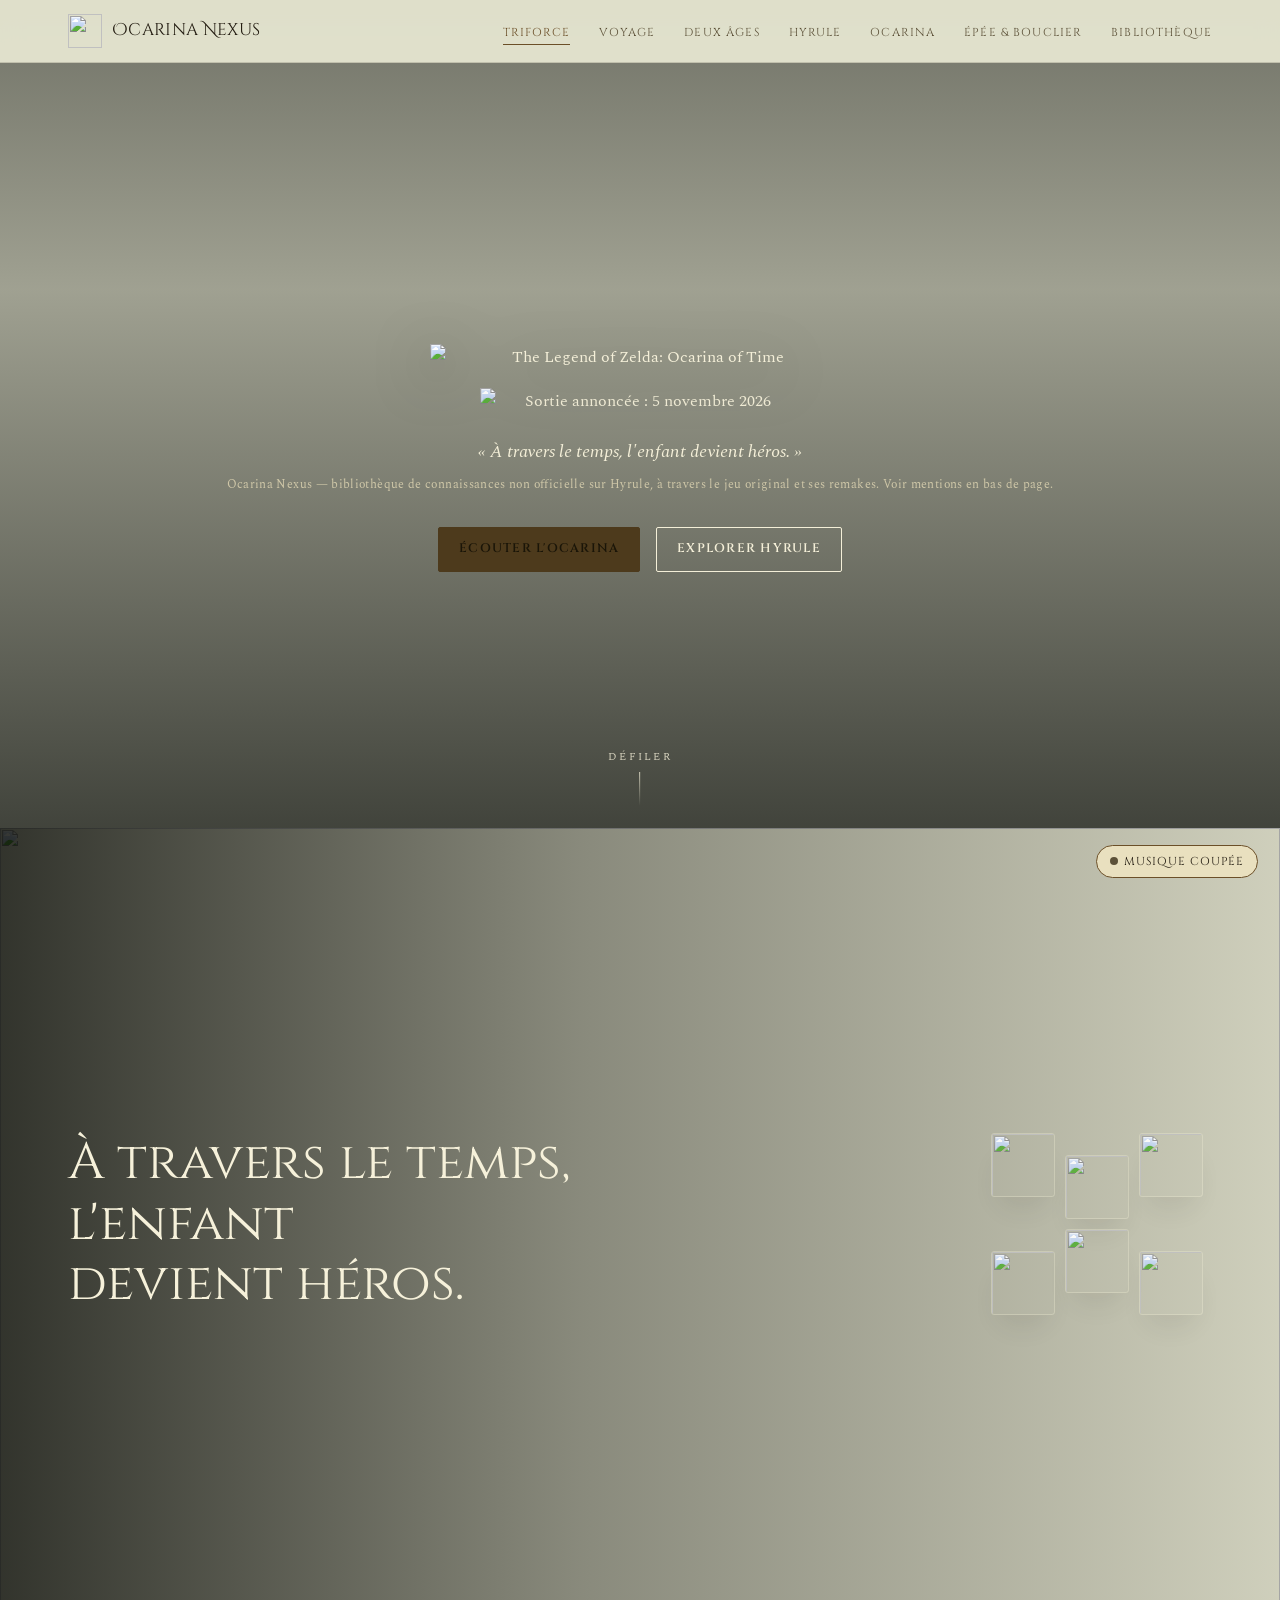
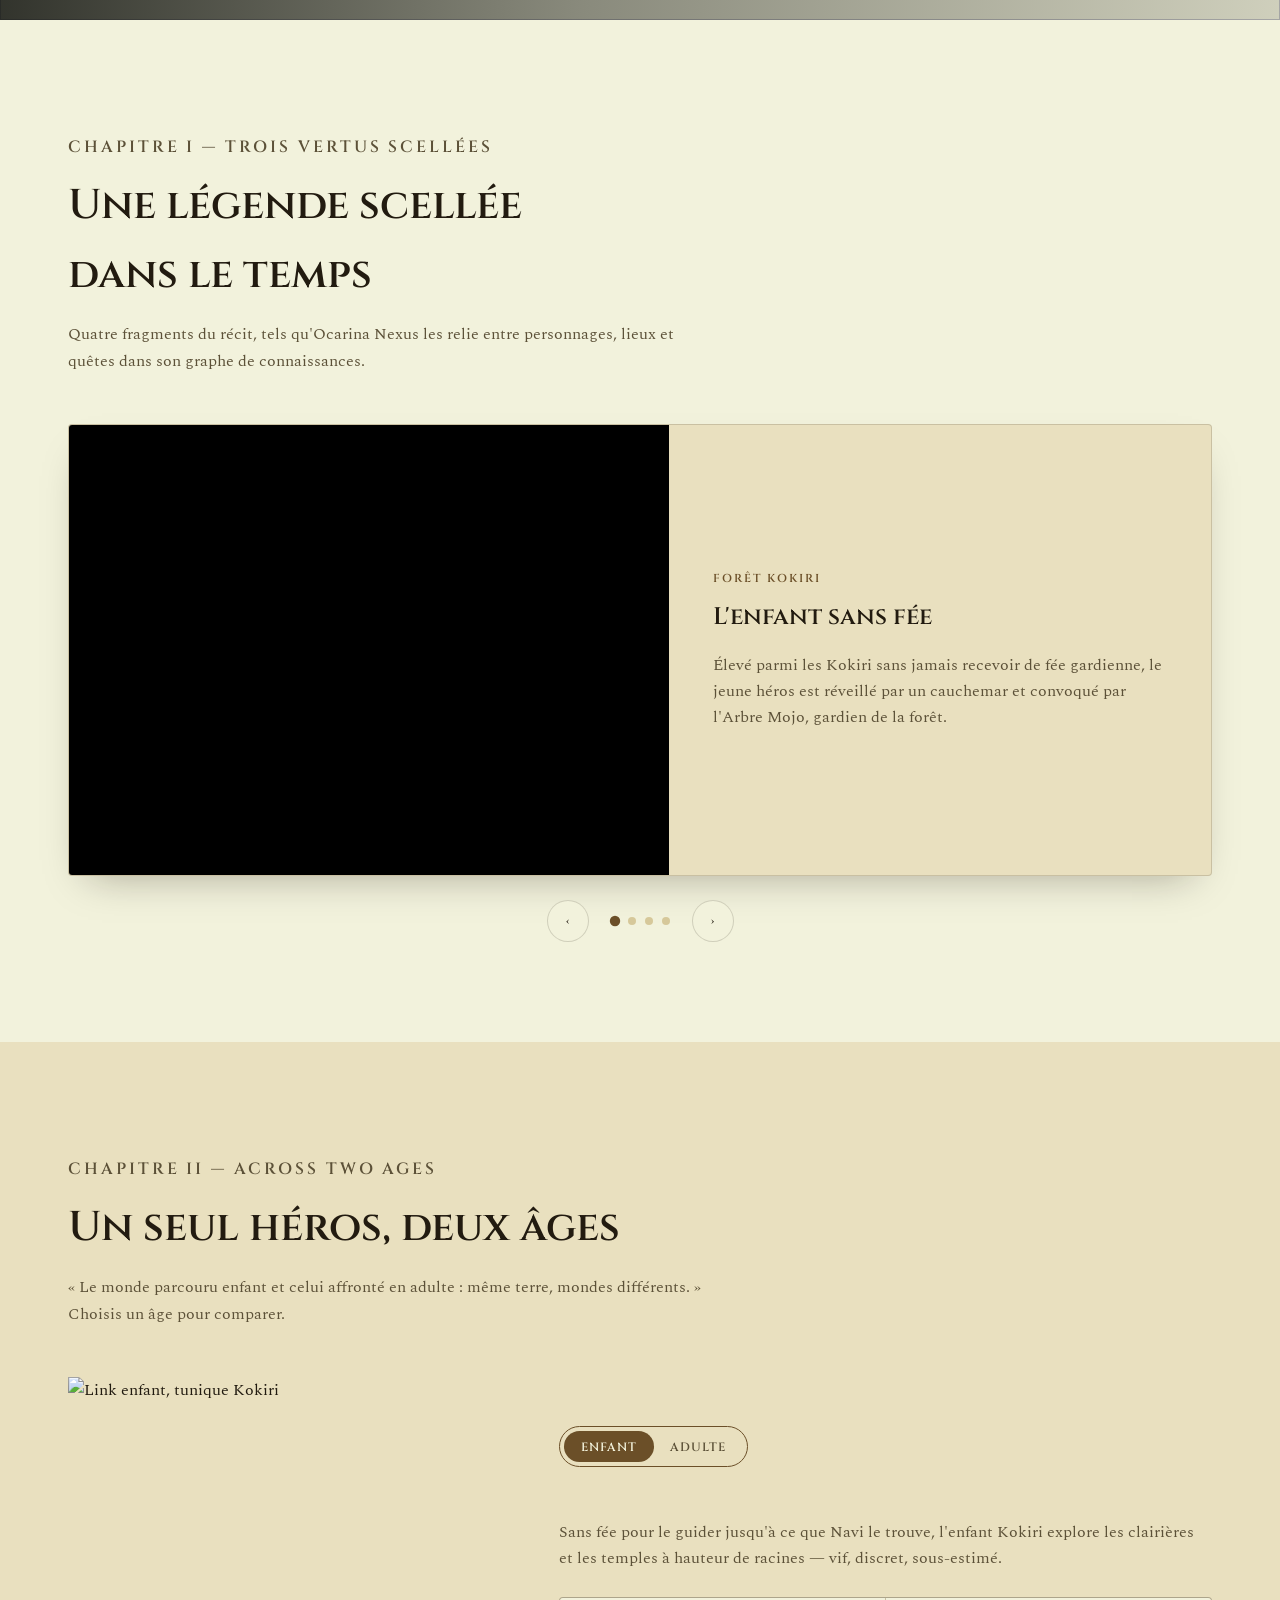
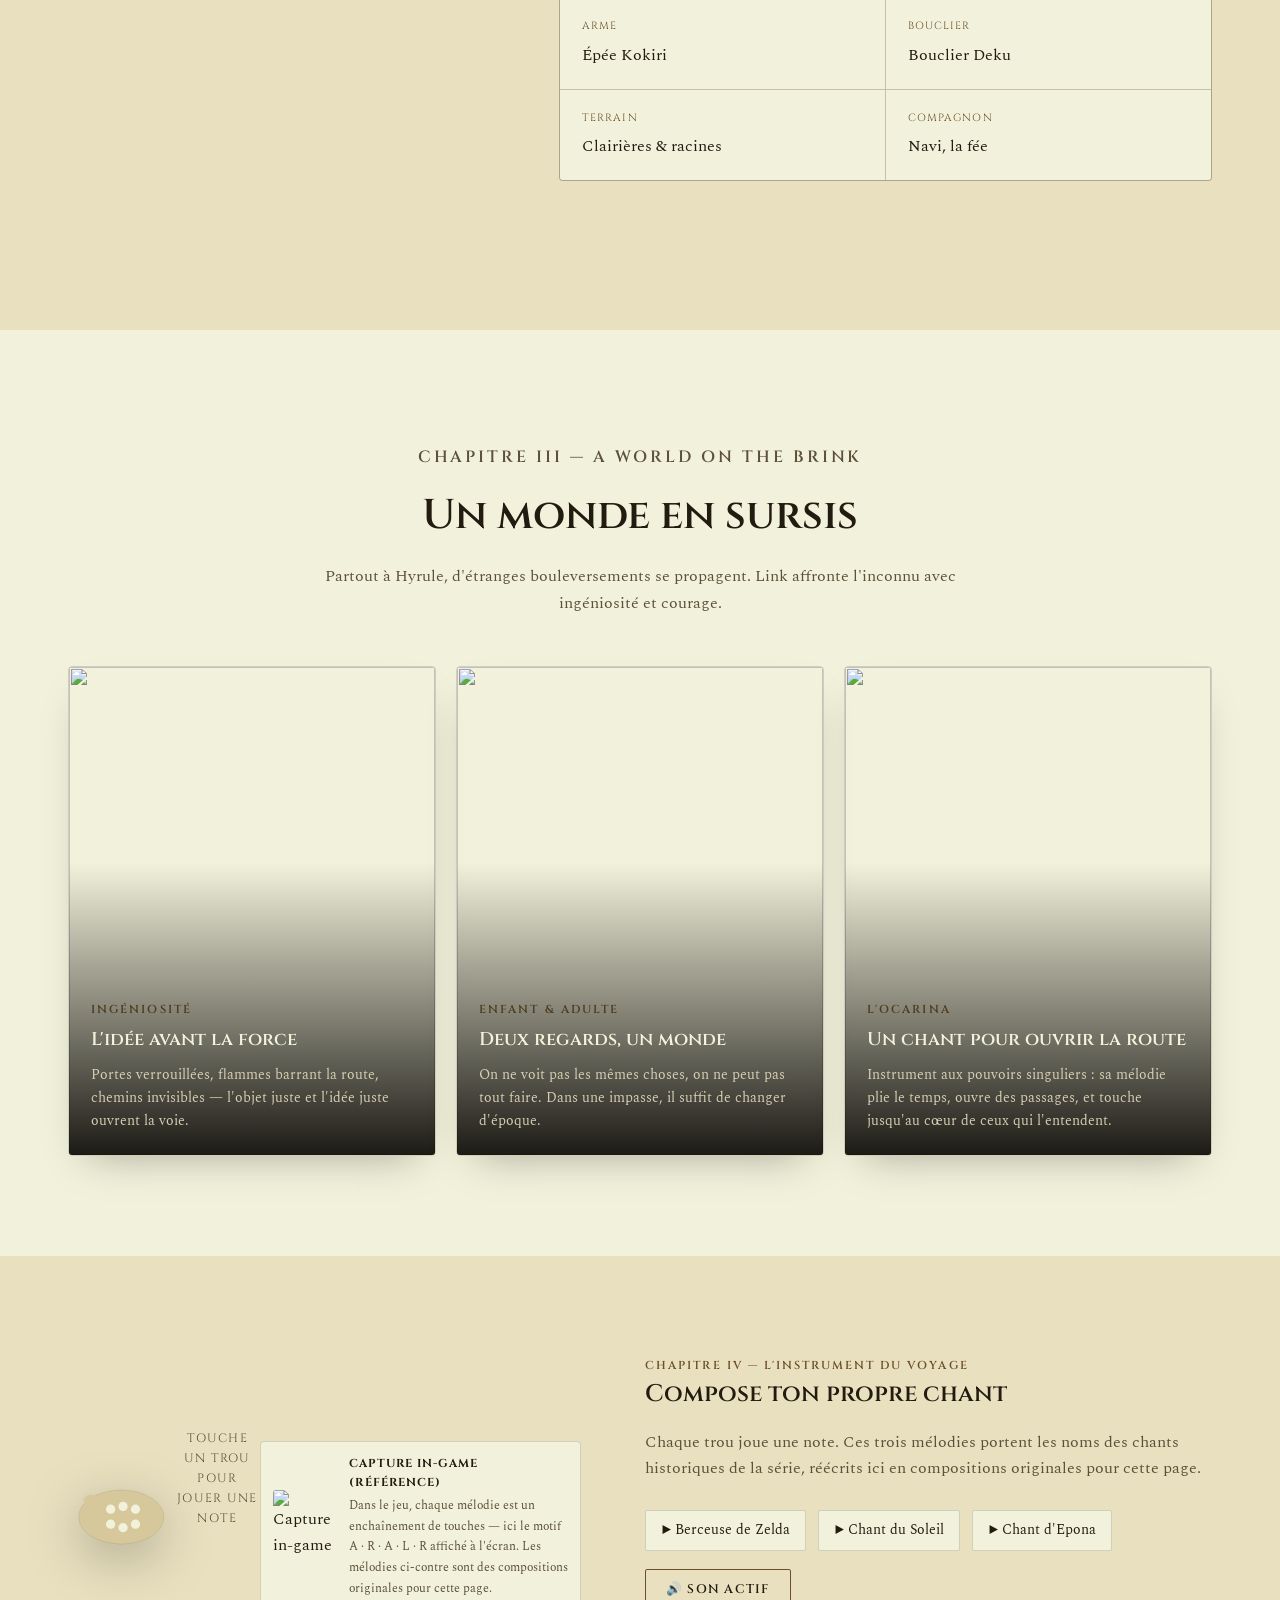
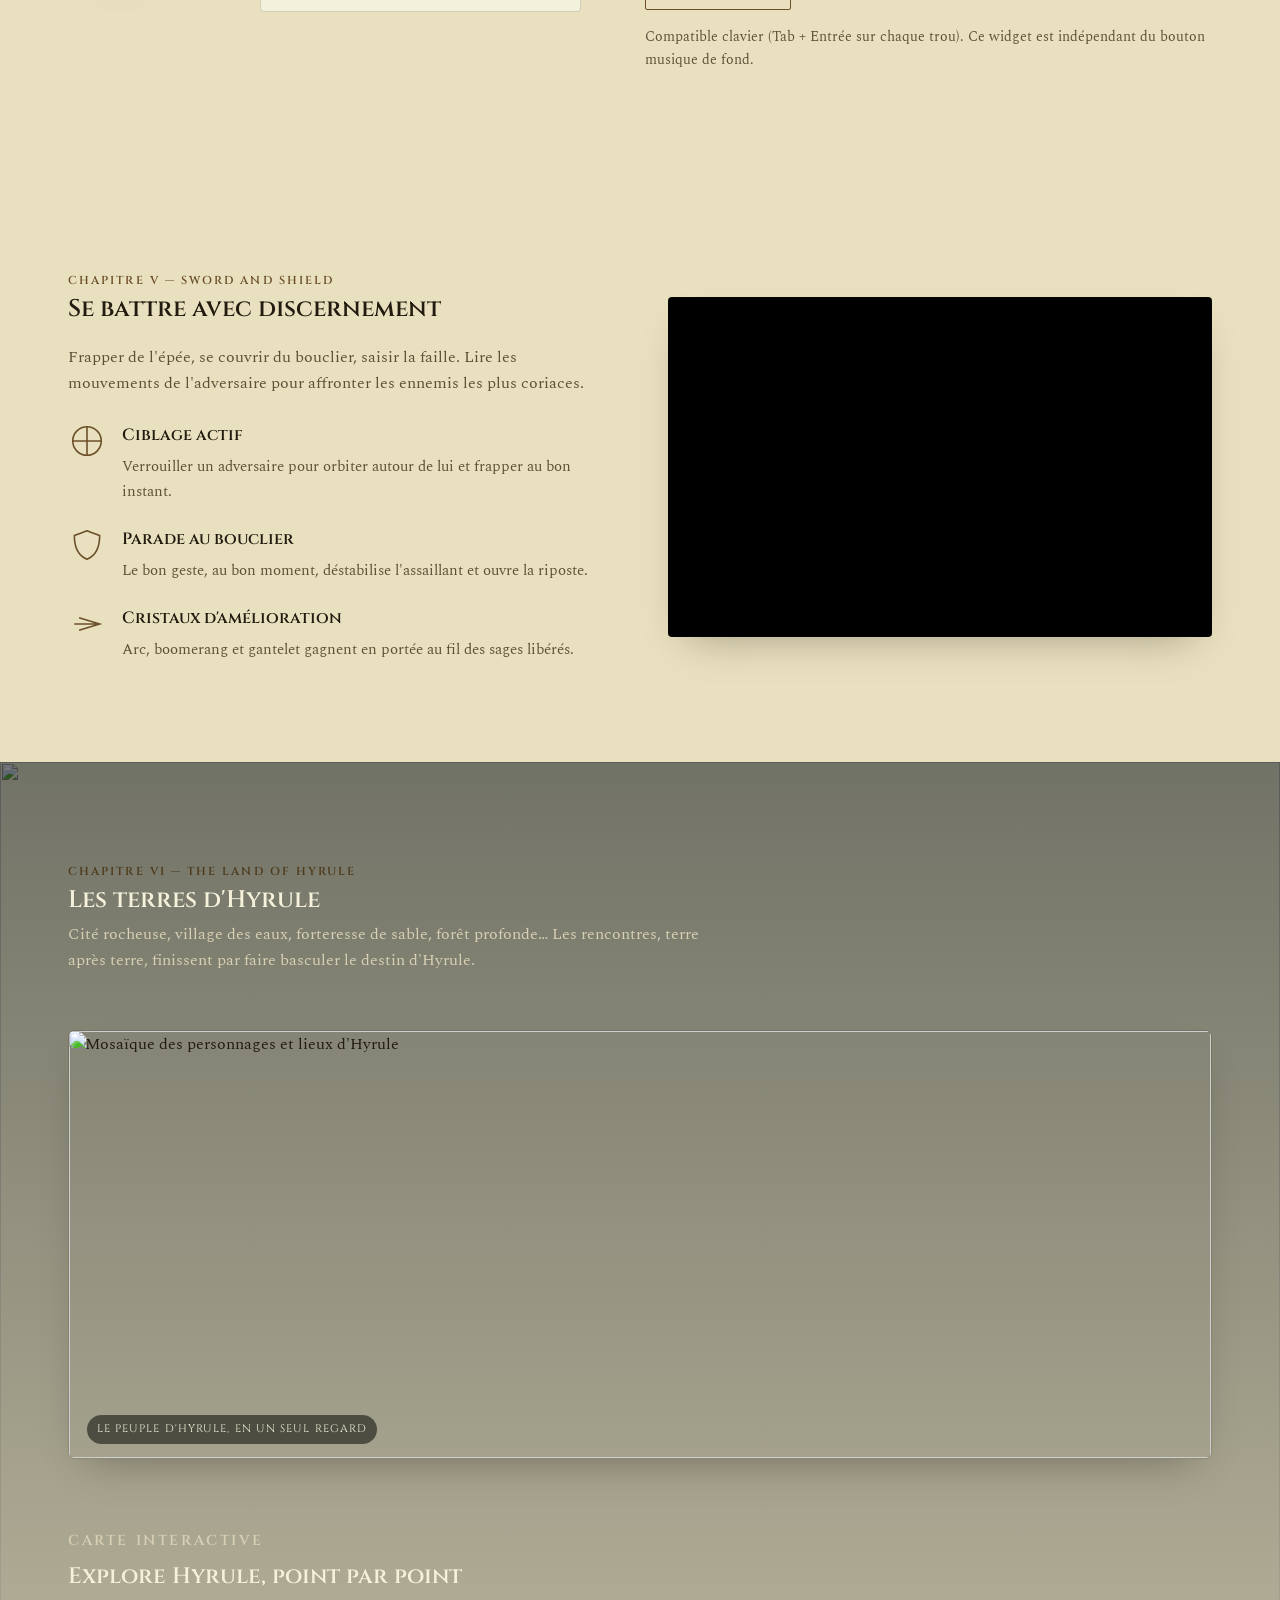
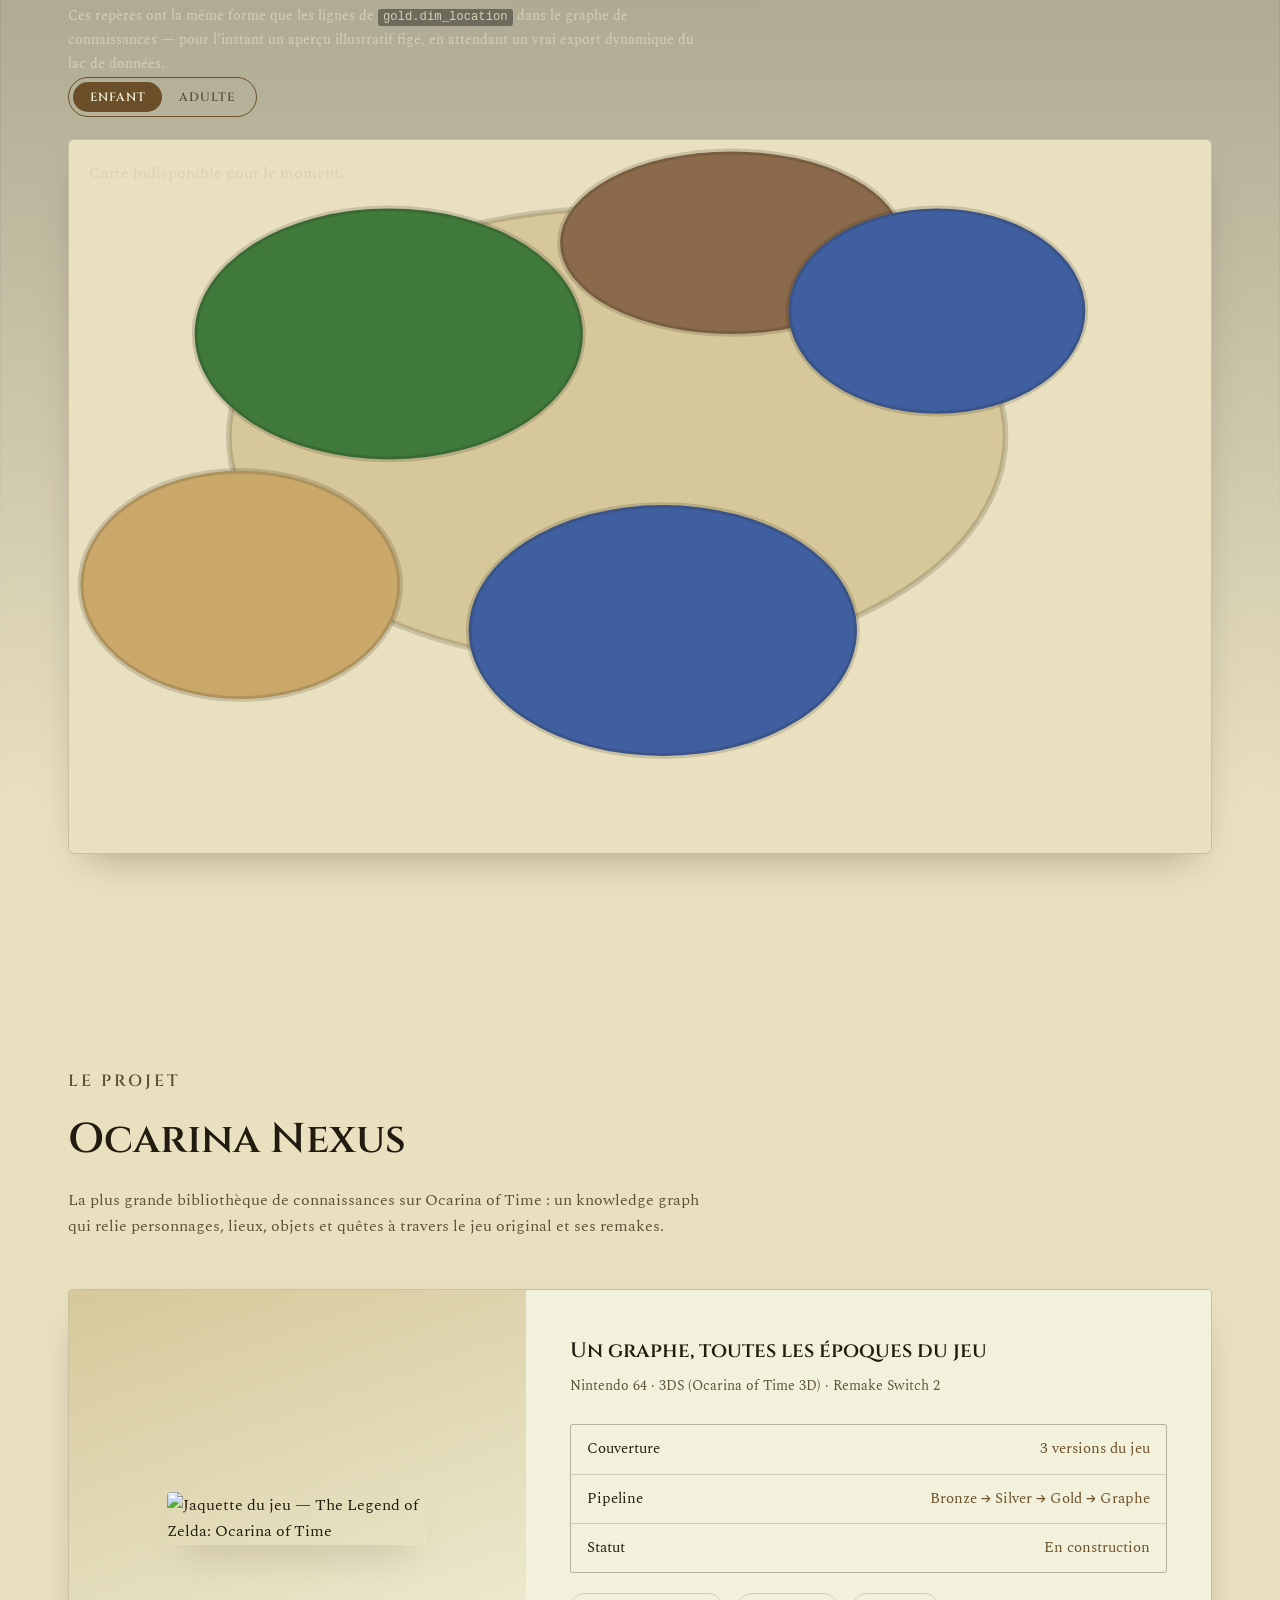
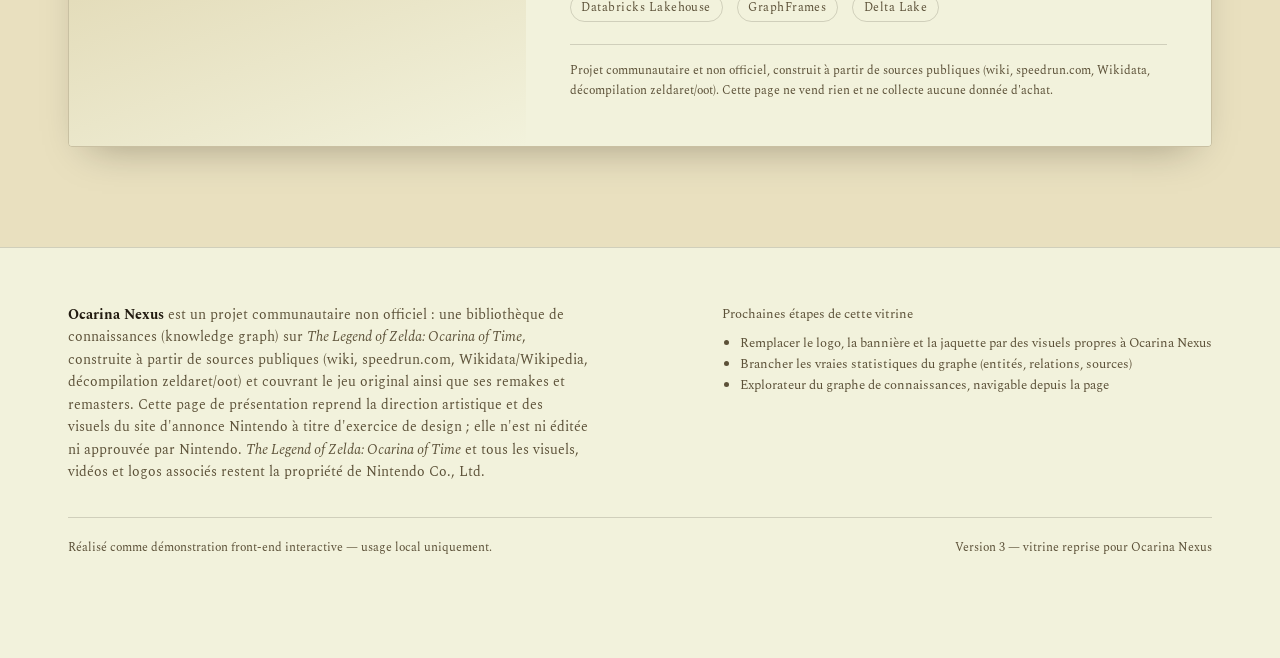
==== site/index.html @ ba1ebcdb "front & new data sources" ====
<!DOCTYPE html>
<html lang="fr">
<head>
<meta charset="utf-8">
<meta name="viewport" content="width=device-width,initial-scale=1">
<title>Ocarina Nexus</title>
<meta name="description" content="Ocarina Nexus — la plus grande bibliothèque de connaissances sur The Legend of Zelda: Ocarina of Time, du jeu original à ses remakes et remasters : un knowledge graph d'Hyrule à explorer, ocarina jouable et galerie interactive à l'appui.">
<link rel="preconnect" href="https://fonts.googleapis.com">
<link rel="preconnect" href="https://fonts.gstatic.com" crossorigin>
<link href="https://fonts.googleapis.com/css2?family=Cinzel:wght@400;600;700&family=Cinzel+Decorative:wght@700&family=Spectral:ital,wght@0,300;0,400;0,500;0,600;1,400&display=swap" rel="stylesheet">
<link rel="stylesheet" href="css/style.css">
</head>
<body>

<header>
  <div class="nav-row">
    <div class="brand"><img src="assets/img/common/logo.webp" alt=""> Ocarina Nexus</div>
    <button class="nav-toggle" id="navToggle" aria-label="Ouvrir le menu" aria-expanded="false">☰</button>
    <nav>
      <ul class="links" id="navLinks">
        <li><a href="#intro">Triforce</a></li>
        <li><a href="#histoire">Voyage</a></li>
        <li><a href="#deux-ages">Deux Âges</a></li>
        <li><a href="#hyrule">Hyrule</a></li>
        <li><a href="#ocarina">Ocarina</a></li>
        <li><a href="#combat">Épée &amp; Bouclier</a></li>
        <li><a href="#edition">Bibliothèque</a></li>
      </ul>
    </nav>
  </div>
</header>

<audio id="bgm" src="assets/audio/theme.mp3" loop preload="none"></audio>
<button class="music-toggle" id="musicToggle" aria-pressed="false">
  <span class="dot" aria-hidden="true"></span>
  <span id="musicLabel">Musique coupée</span>
</button>

<main>
  <section id="hero">
    <div class="hero-video-wrap">
      <video id="heroVideo" autoplay muted loop playsinline preload="auto">
        <source src="assets/video/hero.mp4" type="video/mp4">
      </video>
    </div>
    <div class="hero-scrim"></div>
    <div class="wrap hero-inner">
      <img class="hero-symbol" src="assets/img/hero/symbol.webp" alt="">
      <img class="hero-logo" src="assets/img/hero/logo.webp" alt="The Legend of Zelda: Ocarina of Time">
      <img class="hero-release" src="assets/img/hero/release.webp" alt="Sortie annoncée : 5 novembre 2026">
      <p class="hero-tagline">« À travers le temps, l'enfant devient héros. »</p>
      <p class="hero-note">Ocarina Nexus — bibliothèque de connaissances non officielle sur Hyrule, à travers le jeu original et ses remakes. Voir mentions en bas de page.</p>
      <div class="hero-cta">
        <a href="#ocarina" class="btn solid">Écouter l'ocarina</a>
        <a href="#hyrule" class="btn">Explorer Hyrule</a>
      </div>
    </div>
    <div class="scroll-cue"><span>Défiler</span><span class="line"></span></div>
  </section>

  <section id="intro">
    <div class="intro-bg"><img src="assets/img/intro/kv-bg.webp" alt=""></div>
    <div class="intro-scrim"></div>
    <div class="intro-inner">
      <div class="intro-lines">
        <p class="intro-line">À travers le temps,</p>
        <p class="intro-line">l'enfant</p>
        <p class="intro-line">devient héros.</p>
      </div>
    </div>
    <div class="intro-gallery" aria-hidden="true">
      <div><img src="assets/img/intro/scene-01.webp" alt=""></div>
      <div><img src="assets/img/intro/scene-02.webp" alt=""></div>
      <div><img src="assets/img/intro/scene-03.webp" alt=""></div>
      <div><img src="assets/img/intro/scene-04.webp" alt=""></div>
      <div><img src="assets/img/intro/scene-05.webp" alt=""></div>
      <div><img src="assets/img/intro/scene-06.webp" alt=""></div>
    </div>
  </section>

  <section id="histoire" class="band">
    <div class="wrap">
      <div class="head reveal pre">
        <p class="eyebrow">Chapitre I — Trois vertus scellées</p>
        <h2>Une légende scellée dans le temps</h2>
        <p>Quatre fragments du récit, tels qu'Ocarina Nexus les relie entre personnages, lieux et quêtes dans son graphe de connaissances.</p>
      </div>
      <div class="carousel" id="storyCarousel">
        <div class="carousel-track-wrap">
          <div class="carousel-track">
            <article class="slide">
              <div class="slide-art"><video data-autoplay muted loop playsinline preload="metadata"><source src="assets/video/story-01.mp4" type="video/mp4"></video></div>
              <div class="slide-copy">
                <span class="eyebrow">Forêt Kokiri</span>
                <h3>L'enfant sans fée</h3>
                <p>Élevé parmi les Kokiri sans jamais recevoir de fée gardienne, le jeune héros est réveillé par un cauchemar et convoqué par l'Arbre Mojo, gardien de la forêt.</p>
              </div>
            </article>
            <article class="slide">
              <div class="slide-art"><video data-autoplay muted loop playsinline preload="metadata"><source src="assets/video/story-02.mp4" type="video/mp4"></video></div>
              <div class="slide-copy">
                <span class="eyebrow">Le Royaume Sacré</span>
                <h3>Trois vertus, trois porteurs</h3>
                <p>Sagesse, Pouvoir et Courage : un homme du désert convoite la relique tout entière, tandis que le sceau du Temple du Temps attend son heure.</p>
              </div>
            </article>
            <article class="slide">
              <div class="slide-art"><video data-autoplay muted loop playsinline preload="metadata"><source src="assets/video/story-03.mp4" type="video/mp4"></video></div>
              <div class="slide-copy">
                <span class="eyebrow">Le Socle des Âges</span>
                <h3>Sept années de silence</h3>
                <p>En retirant l'Épée de Légende trop tôt, l'enfant referme les portes du temps sur lui-même : il se réveille adulte, dans un Hyrule qu'il ne reconnaît plus.</p>
              </div>
            </article>
            <article class="slide">
              <div class="slide-art"><video data-autoplay muted loop playsinline preload="metadata"><source src="assets/video/story-04.mp4" type="video/mp4"></video></div>
              <div class="slide-copy">
                <span class="eyebrow">Deux chemins, un même sort</span>
                <h3>Réparer ce qui a été rompu</h3>
                <p>D'un temple à l'autre, de l'enfance à l'âge adulte, le même héros doit désormais réveiller les sages et refermer la faille qu'il a lui-même ouverte.</p>
              </div>
            </article>
          </div>
        </div>
        <div class="carousel-controls">
          <button class="carousel-arrow" data-dir="-1" aria-label="Chapitre précédent">‹</button>
          <div class="dots" role="tablist" aria-label="Chapitres de l'histoire"></div>
          <button class="carousel-arrow" data-dir="1" aria-label="Chapitre suivant">›</button>
        </div>
      </div>
    </div>
  </section>

  <section id="deux-ages" class="band band-alt ages">
    <div class="ages-duo-bg" aria-hidden="true"><img src="assets/img/age/duo.webp" alt=""></div>
    <div class="wrap">
      <div class="head reveal pre">
        <p class="eyebrow">Chapitre II — Across Two Ages</p>
        <h2>Un seul héros, deux âges</h2>
        <p>« Le monde parcouru enfant et celui affronté en adulte : même terre, mondes différents. » Choisis un âge pour comparer.</p>
      </div>
      <div class="ages-grid">
        <div>
          <div class="age-portrait">
            <img id="childPortrait" class="active" src="assets/img/age/child.webp" alt="Link enfant, tunique Kokiri">
            <img id="adultPortrait" src="assets/img/age/adult.webp" alt="Link adulte, Épée de Légende">
          </div>
        </div>
        <div>
          <div class="age-toggle" role="tablist" aria-label="Choisir l'âge">
            <button type="button" class="active" data-age="child" role="tab" aria-selected="true">Enfant</button>
            <button type="button" data-age="adult" role="tab" aria-selected="false">Adulte</button>
          </div>
          <p class="age-desc" id="ageDesc">Sans fée pour le guider jusqu'à ce que Navi le trouve, l'enfant Kokiri explore les clairières et les temples à hauteur de racines — vif, discret, sous-estimé.</p>
          <div class="age-stats">
            <div class="age-stat"><span class="label">Arme</span><span class="value" id="statWeapon">Épée Kokiri</span></div>
            <div class="age-stat"><span class="label">Bouclier</span><span class="value" id="statShield">Bouclier Deku</span></div>
            <div class="age-stat"><span class="label">Terrain</span><span class="value" id="statTerrain">Clairières &amp; racines</span></div>
            <div class="age-stat"><span class="label">Compagnon</span><span class="value" id="statCompanion">Navi, la fée</span></div>
          </div>
        </div>
      </div>
    </div>
  </section>

  <section class="band">
    <div class="wrap">
      <div class="head center reveal pre">
        <p class="eyebrow">Chapitre III — A World On The Brink</p>
        <h2>Un monde en sursis</h2>
        <p>Partout à Hyrule, d'étranges bouleversements se propagent. Link affronte l'inconnu avec ingéniosité et courage.</p>
      </div>
      <div class="world-grid">
        <div class="world-card">
          <img src="assets/img/world/card-01.webp" alt="">
          <div class="world-card-scrim"></div>
          <div class="world-card-copy">
            <span class="eyebrow">Ingéniosité</span>
            <h3>L'idée avant la force</h3>
            <p>Portes verrouillées, flammes barrant la route, chemins invisibles — l'objet juste et l'idée juste ouvrent la voie.</p>
          </div>
        </div>
        <div class="world-card">
          <img src="assets/img/world/card-02.webp" alt="">
          <div class="world-card-scrim"></div>
          <div class="world-card-copy">
            <span class="eyebrow">Enfant &amp; Adulte</span>
            <h3>Deux regards, un monde</h3>
            <p>On ne voit pas les mêmes choses, on ne peut pas tout faire. Dans une impasse, il suffit de changer d'époque.</p>
          </div>
        </div>
        <div class="world-card">
          <img src="assets/img/world/card-03.webp" alt="">
          <div class="world-card-scrim"></div>
          <div class="world-card-copy">
            <span class="eyebrow">L'Ocarina</span>
            <h3>Un chant pour ouvrir la route</h3>
            <p>Instrument aux pouvoirs singuliers : sa mélodie plie le temps, ouvre des passages, et touche jusqu'au cœur de ceux qui l'entendent.</p>
          </div>
        </div>
      </div>
    </div>
  </section>

  <section id="ocarina" class="band">
    <div class="wrap">
      <div class="ocarina-grid">
        <div class="instrument">
          <svg viewBox="0 0 300 220" role="img" aria-label="Ocarina jouable à six trous">
            <ellipse cx="150" cy="120" rx="120" ry="76" fill="var(--stone)"/>
            <ellipse cx="150" cy="120" rx="120" ry="76" fill="none" stroke="var(--line)" stroke-width="1.5"/>
            <ellipse cx="60" cy="70" rx="18" ry="12" fill="var(--stone)" transform="rotate(-28 60 70)"/>
            <circle class="hole" data-note="D4" tabindex="0" role="button" aria-label="Trou 1 — Ré" cx="120" cy="98" r="13" fill="var(--ground)"/>
            <circle class="hole" data-note="F4" tabindex="0" role="button" aria-label="Trou 2 — Fa" cx="155" cy="90" r="13" fill="var(--ground)"/>
            <circle class="hole" data-note="A4" tabindex="0" role="button" aria-label="Trou 3 — La" cx="190" cy="98" r="13" fill="var(--ground)"/>
            <circle class="hole" data-note="B4" tabindex="0" role="button" aria-label="Trou 4 — Si" cx="120" cy="140" r="13" fill="var(--ground)"/>
            <circle class="hole" data-note="D5" tabindex="0" role="button" aria-label="Trou 5 — Ré aigu" cx="155" cy="150" r="13" fill="var(--ground)"/>
            <circle class="hole" data-note="F5" tabindex="0" role="button" aria-label="Trou 6 — Fa aigu" cx="190" cy="140" r="13" fill="var(--ground)"/>
          </svg>
          <p class="note-caption" id="noteCaption">Touche un trou pour jouer une note</p>
          <div class="ingame-ref">
            <img src="assets/img/common/ocarina-item.webp" alt="Capture in-game réelle : mélodie jouée sur l'ocarina">
            <p><strong>Capture in-game (référence)</strong>Dans le jeu, chaque mélodie est un enchaînement de touches — ici le motif A · R · A · L · R affiché à l'écran. Les mélodies ci-contre sont des compositions originales pour cette page.</p>
          </div>
        </div>
        <div>
          <p class="eyebrow">Chapitre IV — L'instrument du voyage</p>
          <h2>Compose ton propre chant</h2>
          <p style="color:var(--ink-dim); margin-top:14px;">Chaque trou joue une note. Ces trois mélodies portent les noms des chants historiques de la série, réécrits ici en compositions originales pour cette page.</p>
          <div class="melody-row">
            <button class="melody-btn" id="playLullaby">▶ Berceuse de Zelda</button>
            <button class="melody-btn" id="playSun">▶ Chant du Soleil</button>
            <button class="melody-btn" id="playEpona">▶ Chant d'Epona</button>
          </div>
          <button class="btn" id="oceMuteBtn" style="margin-top:18px;" aria-pressed="false">🔊 Son actif</button>
          <p class="ocarina-hint">Compatible clavier (Tab + Entrée sur chaque trou). Ce widget est indépendant du bouton musique de fond.</p>
        </div>
      </div>
    </div>
  </section>

  <section id="combat" class="band band-alt">
    <img class="combat-watermark" src="assets/img/action/bg.webp" alt="">
    <div class="wrap">
      <div class="combat-grid">
        <div>
          <p class="eyebrow">Chapitre V — Sword and Shield</p>
          <h2>Se battre avec discernement</h2>
          <p style="color:var(--ink-dim); margin-top:14px;">Frapper de l'épée, se couvrir du bouclier, saisir la faille. Lire les mouvements de l'adversaire pour affronter les ennemis les plus coriaces.</p>
          <div class="combat-list">
            <div class="combat-item">
              <svg class="combat-icon" viewBox="0 0 48 48" fill="none" stroke="currentColor" stroke-width="2"><circle cx="24" cy="24" r="18"/><path d="M24 6 L24 42 M6 24 L42 24"/></svg>
              <div><h3>Ciblage actif</h3><p>Verrouiller un adversaire pour orbiter autour de lui et frapper au bon instant.</p></div>
            </div>
            <div class="combat-item">
              <svg class="combat-icon" viewBox="0 0 48 48" fill="none" stroke="currentColor" stroke-width="2"><path d="M24 6 C34 10 40 12 40 12 C40 28 34 38 24 42 C14 38 8 28 8 12 C8 12 14 10 24 6 Z"/></svg>
              <div><h3>Parade au bouclier</h3><p>Le bon geste, au bon moment, déstabilise l'assaillant et ouvre la riposte.</p></div>
            </div>
            <div class="combat-item">
              <svg class="combat-icon" viewBox="0 0 48 48" fill="none" stroke="currentColor" stroke-width="2"><path d="M8 24 L40 24 M14 16 L40 24 L14 32"/></svg>
              <div><h3>Cristaux d'amélioration</h3><p>Arc, boomerang et gantelet gagnent en portée au fil des sages libérés.</p></div>
            </div>
          </div>
        </div>
        <div class="combat-media">
          <video data-autoplay muted loop playsinline preload="metadata"><source src="assets/video/action.mp4" type="video/mp4"></video>
        </div>
      </div>
    </div>
  </section>

  <section id="hyrule" class="band">
    <div class="hyrule-bg"><img src="assets/img/hyrule/kv-01.webp" alt=""></div>
    <div class="hyrule-bg-scrim"></div>
    <div class="wrap hyrule-inner">
      <div class="hyrule-head reveal pre">
        <p class="eyebrow">Chapitre VI — The Land of Hyrule</p>
        <h2>Les terres d'Hyrule</h2>
        <p>Cité rocheuse, village des eaux, forteresse de sable, forêt profonde… Les rencontres, terre après terre, finissent par faire basculer le destin d'Hyrule.</p>
      </div>
      <div class="mosaic reveal pre" id="mosaic">
        <img class="mosaic-base" src="assets/img/hyrule/kv-01.webp" alt="">
        <img class="mosaic-full" src="assets/img/hyrule/kv-04.webp" alt="Mosaïque des personnages et lieux d'Hyrule">
        <img class="mosaic-grid" src="assets/img/hyrule/kv-02.webp" alt="" aria-hidden="true">
        <span class="mosaic-caption">Le peuple d'Hyrule, en un seul regard</span>
      </div>

      <div class="hyrule-map-block reveal pre" id="hyruleMapBlock">
        <div class="hyrule-map-head">
          <p class="eyebrow">Carte interactive</p>
          <h3>Explore Hyrule, point par point</h3>
          <p>Ces repères ont la même forme que les lignes de <code>gold.dim_location</code> dans le graphe de connaissances — pour l'instant un aperçu illustratif figé, en attendant un vrai export dynamique du lac de données.</p>
          <div class="map-era-toggle" role="tablist" aria-label="Choisir l'époque de la carte">
            <button type="button" class="active" data-map-era="child" role="tab" aria-selected="true">Enfant</button>
            <button type="button" data-map-era="adult" role="tab" aria-selected="false">Adulte</button>
          </div>
        </div>
        <div class="hyrule-map" id="hyruleMapCanvas">
          <svg class="hyrule-map-base" aria-hidden="true" viewBox="0 0 100 62.5" preserveAspectRatio="none">
            <rect x="0" y="0" width="100" height="62.5" fill="var(--ground-2)"/>
            <ellipse cx="48" cy="26" rx="34" ry="20" fill="var(--stone)" stroke="var(--line)" stroke-width=".5"/>
            <ellipse cx="28" cy="17" rx="17" ry="11" fill="var(--kokiri)" stroke="var(--line)" stroke-width=".5"/>
            <ellipse cx="58" cy="9" rx="15" ry="8" fill="var(--mountain)" stroke="var(--line)" stroke-width=".5"/>
            <ellipse cx="76" cy="15" rx="13" ry="9" fill="var(--water)" stroke="var(--line)" stroke-width=".5"/>
            <ellipse cx="52" cy="43" rx="17" ry="11" fill="var(--water)" stroke="var(--line)" stroke-width=".5"/>
            <ellipse cx="15" cy="39" rx="14" ry="10" fill="var(--sand)" stroke="var(--line)" stroke-width=".5"/>
          </svg>
          <div class="hyrule-map-markers" id="hyruleMapMarkers"></div>
        </div>
      </div>
    </div>
  </section>

  <section id="edition" class="band">
    <div class="wrap">
      <div class="head reveal pre">
        <p class="eyebrow">Le projet</p>
        <h2>Ocarina Nexus</h2>
        <p>La plus grande bibliothèque de connaissances sur Ocarina of Time : un knowledge graph qui relie personnages, lieux, objets et quêtes à travers le jeu original et ses remakes.</p>
      </div>
      <div class="edition-panel">
        <div class="edition-art"><img src="assets/img/product/package.webp" alt="Jaquette du jeu — The Legend of Zelda: Ocarina of Time"></div>
        <div class="edition-info">
          <h3>Un graphe, toutes les époques du jeu</h3>
          <p class="sub">Nintendo 64 · 3DS (Ocarina of Time 3D) · Remake Switch 2</p>
          <div class="price-rows">
            <div class="price-row"><span>Couverture</span><span class="amt">3 versions du jeu</span></div>
            <div class="price-row"><span>Pipeline</span><span class="amt">Bronze → Silver → Gold → Graphe</span></div>
            <div class="price-row"><span>Statut</span><span class="amt">En construction</span></div>
          </div>
          <div class="tags">
            <span class="tag">Databricks Lakehouse</span>
            <span class="tag">GraphFrames</span>
            <span class="tag">Delta Lake</span>
          </div>
          <p class="fine-print">Projet communautaire et non officiel, construit à partir de sources publiques (wiki, speedrun.com, Wikidata, décompilation zeldaret/oot). Cette page ne vend rien et ne collecte aucune donnée d'achat.</p>
        </div>
      </div>
    </div>
  </section>
</main>

<div class="map-modal" id="mapModal" hidden>
  <div class="map-modal-backdrop" id="mapModalBackdrop"></div>
  <div class="map-modal-panel" role="dialog" aria-modal="true" aria-labelledby="mapModalTitle">
    <button class="map-modal-close" id="mapModalClose" aria-label="Fermer la fiche">×</button>
    <p class="eyebrow" id="mapModalEra"></p>
    <h3 id="mapModalTitle"></h3>
    <p id="mapModalSummary"></p>
    <div class="map-modal-3d" id="mapModal3d" hidden>
      <p class="map-modal-3d-label">Explorer la scène en 3D (noclip.website)</p>
      <div class="map-modal-3d-tabs" id="mapModal3dTabs"></div>
      <div class="map-modal-3d-frame" id="mapModal3dFrame"></div>
    </div>
    <p class="map-modal-3d-todo" id="mapModal3dTodo" hidden>Aperçu 3D à venir pour ce lieu.</p>
  </div>
</div>

<footer>
  <div class="wrap">
    <div class="footer-grid">
      <p class="footer-note"><strong>Ocarina Nexus</strong> est un projet communautaire non officiel : une bibliothèque de connaissances (knowledge graph) sur <em>The Legend of Zelda: Ocarina of Time</em>, construite à partir de sources publiques (wiki, speedrun.com, Wikidata/Wikipedia, décompilation zeldaret/oot) et couvrant le jeu original ainsi que ses remakes et remasters. Cette page de présentation reprend la direction artistique et des visuels du site d'annonce Nintendo à titre d'exercice de design ; elle n'est ni éditée ni approuvée par Nintendo. <em>The Legend of Zelda: Ocarina of Time</em> et tous les visuels, vidéos et logos associés restent la propriété de Nintendo Co., Ltd.</p>
      <div class="footer-next">
        Prochaines étapes de cette vitrine
        <ul>
          <li>Remplacer le logo, la bannière et la jaquette par des visuels propres à Ocarina Nexus</li>
          <li>Brancher les vraies statistiques du graphe (entités, relations, sources)</li>
          <li>Explorateur du graphe de connaissances, navigable depuis la page</li>
        </ul>
      </div>
    </div>
    <div class="footer-bottom">
      <span>Réalisé comme démonstration front-end interactive — usage local uniquement.</span>
      <span>Version 3 — vitrine reprise pour Ocarina Nexus</span>
    </div>
  </div>
</footer>

<script src="js/main.js"></script>
</body>
</html>
---- site/css/style.css ----
/* Chant des Âges — vitrine fan non-officielle
   Palette et structure de thème dérivées d'une lecture du CSS réel du site
   (tons crème/bronze #f2f2dc, #70552e, #e0c080), réimplémentées à neuf. */

:root{
  --ground:#f2f2dc;
  --ground-2:#e9e0bf;
  --stone:#d6c89a;
  --line: rgba(33,26,16,.16);
  --gold:#6b4f28;
  --gold-bright:#4d3a1c;
  --kokiri:#3f7a3a;
  --water:#3f5fa0;
  --mountain:#8a6a4a;
  --sand:#c9a86a;
  --ink:#221b10;
  --ink-dim:#5c5138;
  --shadow: 0 18px 40px -20px rgba(20,14,4,.35);
  --serif-display:'Cinzel','Iowan Old Style','Palatino Linotype',serif;
  --serif-deco:'Cinzel Decorative','Cinzel',serif;
  --serif-body:'Spectral','Iowan Old Style',Georgia,serif;
}
@media (prefers-color-scheme: dark){
  :root:not([data-theme="light"]){
    --ground:#0c1310;
    --ground-2:#161f17;
    --stone:#2b3527;
    --line: rgba(232,224,191,.14);
    --gold:#e0c080;
    --gold-bright:#f2c874;
    --kokiri:#6ea662;
    --water:#7d95d6;
    --mountain:#7a624a;
    --sand:#a68c5c;
    --ink:#ece3c6;
    --ink-dim:#b4a988;
    --shadow: 0 24px 60px -20px rgba(0,0,0,.65);
  }
}
:root[data-theme="dark"]{
  --ground:#0c1310;
  --ground-2:#161f17;
  --stone:#2b3527;
  --line: rgba(232,224,191,.14);
  --gold:#e0c080;
  --gold-bright:#f2c874;
  --kokiri:#6ea662;
  --water:#7d95d6;
  --mountain:#7a624a;
  --sand:#a68c5c;
  --ink:#ece3c6;
  --ink-dim:#b4a988;
  --shadow: 0 24px 60px -20px rgba(0,0,0,.65);
}

*{box-sizing:border-box;}
html{scroll-behavior:smooth;}
@media (prefers-reduced-motion: reduce){
  html{scroll-behavior:auto;}
  *{animation-duration:.01ms !important; animation-iteration-count:1 !important; transition-duration:.01ms !important;}
}
body{
  margin:0;
  background:var(--ground);
  color:var(--ink);
  font-family:var(--serif-body);
  font-size:16px;
  line-height:1.65;
  -webkit-font-smoothing:antialiased;
}
h1,h2,h3{font-family:var(--serif-display); text-wrap:balance; margin:0; color:var(--ink); font-weight:600;}
p{margin:0;}
a{color:inherit;}
button{font-family:inherit;}
img{max-width:100%; display:block;}
.wrap{max-width:1200px; margin:0 auto; padding:0 28px;}
.eyebrow{
  font-family:var(--serif-display); text-transform:uppercase; letter-spacing:.18em;
  font-size:.72rem; font-weight:600; color:var(--gold);
}
.btn{
  display:inline-flex; align-items:center; gap:.5em;
  font-family:var(--serif-display); text-transform:uppercase; letter-spacing:.1em; font-size:.78rem; font-weight:600;
  padding:.9em 1.6em; border-radius:2px; border:1px solid var(--gold); background:transparent; color:var(--ink);
  cursor:pointer; transition:background .2s ease,color .2s ease; text-decoration:none;
}
.btn:hover{background:var(--gold); color:var(--ground);}
.btn:focus-visible, a:focus-visible, button:focus-visible{outline:2px solid var(--gold-bright); outline-offset:3px;}
.btn.solid{background:var(--gold); color:var(--ground);}
.btn.solid:hover{background:var(--gold-bright); border-color:var(--gold-bright);}

/* ---------- Header ---------- */
header{
  position:fixed; inset:0 0 auto 0; z-index:100;
  background:color-mix(in srgb, var(--ground) 85%, transparent);
  backdrop-filter:blur(10px); border-bottom:1px solid var(--line);
}
.nav-row{display:flex; align-items:center; justify-content:space-between; gap:20px; padding:14px 28px; max-width:1200px; margin:0 auto;}
.brand{display:flex; align-items:center; gap:.6em; font-family:var(--serif-deco); font-size:1.05rem; letter-spacing:.02em;}
.brand img{width:34px; height:34px; object-fit:contain;}
ul.links{display:flex; gap:1.8em; list-style:none; margin:0; padding:0;}
ul.links a{
  font-family:var(--serif-display); font-size:.72rem; text-transform:uppercase; letter-spacing:.1em;
  text-decoration:none; color:var(--ink-dim); padding-bottom:4px; border-bottom:1px solid transparent;
  transition:color .2s ease,border-color .2s ease; white-space:nowrap;
}
ul.links a:hover, ul.links a.active{color:var(--gold); border-color:var(--gold);}
.header-actions{display:flex; align-items:center; gap:10px;}
.nav-toggle{display:none; background:none; border:1px solid var(--line); color:var(--ink); width:38px; height:38px; border-radius:2px; cursor:pointer;}
@media (max-width:980px){
  ul.links{
    position:fixed; top:62px; left:0; right:0; background:var(--ground-2); flex-direction:column; gap:0;
    border-bottom:1px solid var(--line); max-height:0; overflow:hidden; transition:max-height .3s ease;
  }
  ul.links.open{max-height:460px; overflow-y:auto;}
  ul.links a{padding:14px 28px; border-bottom:1px solid var(--line); width:100%;}
  .nav-toggle{display:block;}
}

/* ---------- Music toggle (site-wide, floating) ---------- */
.music-toggle{
  position:fixed; right:22px; bottom:22px; z-index:90;
  display:flex; align-items:center; gap:.6em;
  background:var(--ground-2); border:1px solid var(--gold); color:var(--ink);
  padding:.7em 1.1em; border-radius:999px; cursor:pointer; box-shadow:var(--shadow);
  font-family:var(--serif-display); font-size:.72rem; text-transform:uppercase; letter-spacing:.08em;
  transition:background .2s ease;
}
.music-toggle:hover{background:var(--stone);}
.music-toggle .dot{width:8px; height:8px; border-radius:50%; background:var(--ink-dim); transition:background .2s ease, box-shadow .2s ease;}
.music-toggle[aria-pressed="true"] .dot{background:var(--gold-bright); box-shadow:0 0 8px var(--gold-bright);}

section{position:relative;}
.band{padding:100px 0;}
.band-alt{background:var(--ground-2);}

/* ---------- Hero ---------- */
#hero{position:relative; min-height:92vh; display:flex; align-items:center; overflow:hidden; padding-top:70px;}
.hero-video-wrap{position:absolute; inset:0; overflow:hidden;}
.hero-video-wrap video{width:100%; height:100%; object-fit:cover;}
.hero-scrim{
  position:absolute; inset:0;
  background:
    linear-gradient(180deg, rgba(6,9,6,.55) 0%, rgba(6,9,6,.35) 35%, rgba(6,9,6,.75) 100%);
}
.hero-inner{position:relative; z-index:2; width:100%; text-align:center; color:#f4efd8;}
.hero-symbol{width:64px; margin:0 auto 18px; filter:drop-shadow(0 6px 14px rgba(0,0,0,.5));}
.hero-logo{max-width:420px; width:70%; margin:0 auto; filter:drop-shadow(0 12px 26px rgba(0,0,0,.5));}
.hero-release{max-width:320px; width:60%; margin:18px auto 0; opacity:.95;}
.hero-tagline{font-family:var(--serif-body); font-style:italic; font-size:1.15rem; margin-top:22px; color:#f4efd8;}
.hero-note{margin-top:8px; font-size:.75rem; letter-spacing:.03em; color:#cfc7a8;}
.hero-cta{display:flex; gap:16px; justify-content:center; margin-top:32px; flex-wrap:wrap;}
.hero-cta .btn{border-color:#f4efd8; color:#f4efd8;}
.hero-cta .btn:hover{background:#f4efd8; color:#1a1508;}
.hero-cta .btn.solid{background:var(--gold-bright); border-color:var(--gold-bright); color:#1a1508;}
.scroll-cue{position:absolute; left:50%; bottom:22px; transform:translateX(-50%); z-index:2; color:#f4efd8; font-size:.7rem; text-transform:uppercase; letter-spacing:.2em; opacity:.8; display:flex; flex-direction:column; align-items:center; gap:6px;}
.scroll-cue .line{width:1px; height:34px; background:linear-gradient(#f4efd8, transparent); animation:cue 2.4s ease-in-out infinite;}
@keyframes cue{0%{opacity:.2;} 50%{opacity:1;} 100%{opacity:.2;}}

/* ---------- Intro (reveal) ---------- */
#intro{min-height:88vh; display:flex; align-items:center; overflow:hidden;}
.intro-bg{position:absolute; inset:0;}
.intro-bg img{width:100%; height:100%; object-fit:cover; object-position:60% 30%;}
.intro-scrim{position:absolute; inset:0; background:linear-gradient(90deg, rgba(8,10,6,.82) 0%, rgba(8,10,6,.45) 45%, rgba(8,10,6,.15) 100%);}
.intro-inner{position:relative; z-index:2; max-width:1200px; margin:0 auto; padding:0 28px; width:100%;}
.intro-lines{max-width:520px;}
.intro-line{
  font-family:var(--serif-display); font-size:clamp(2rem,4.4vw,3.2rem); color:#f6f1da; line-height:1.18;
  opacity:0; transform:translateY(18px); transition:opacity .7s ease, transform .7s ease;
}
.intro-line.in{opacity:1; transform:translateY(0);}
.intro-line:nth-child(2){transition-delay:.15s;}
.intro-line:nth-child(3){transition-delay:.3s;}
.intro-gallery{
  position:absolute; right:6%; top:50%; transform:translateY(-50%); z-index:2;
  display:grid; grid-template-columns:repeat(3,64px); gap:10px; opacity:.92;
}
.intro-gallery img{width:64px; height:64px; object-fit:cover; border-radius:3px; border:1px solid rgba(244,239,216,.35); box-shadow:var(--shadow);}
.intro-gallery div:nth-child(2n){margin-top:22px;}
@media (max-width:900px){ .intro-gallery{display:none;} }

/* ---------- Section headings ---------- */
.head{max-width:640px; margin-bottom:48px;}
.head h2{font-size:clamp(1.9rem,3.4vw,2.6rem); margin-top:10px;}
.head p{color:var(--ink-dim); margin-top:14px; font-size:1.02rem;}
.head.center{max-width:680px; margin-left:auto; margin-right:auto; text-align:center;}

/* ---------- Story carousel ---------- */
.carousel-track-wrap{overflow:hidden; border-radius:4px; border:1px solid var(--line); background:var(--ground-2); box-shadow:var(--shadow);}
.carousel-track{display:flex; transition:transform .55s cubic-bezier(.65,0,.35,1);}
.slide{min-width:100%; display:grid; grid-template-columns:1.05fr .95fr;}
@media (max-width:760px){ .slide{grid-template-columns:1fr;} }
.slide-art{position:relative; aspect-ratio:4/3; background:#000; overflow:hidden;}
.slide-art video, .slide-art img{width:100%; height:100%; object-fit:cover;}
.slide-copy{padding:44px; align-self:center;}
@media (max-width:760px){ .slide-copy{padding:30px 26px;} }
.slide-copy .eyebrow{margin-bottom:10px; display:block;}
.slide-copy h3{font-size:1.5rem; margin-bottom:14px;}
.slide-copy p{color:var(--ink-dim);}
.carousel-controls{display:flex; align-items:center; justify-content:center; gap:22px; margin-top:24px;}
.carousel-arrow{width:42px; height:42px; border-radius:50%; border:1px solid var(--line); background:var(--ground); color:var(--ink); cursor:pointer; display:flex; align-items:center; justify-content:center; transition:border-color .2s ease,color .2s ease;}
.carousel-arrow:hover{border-color:var(--gold); color:var(--gold);}
.dots{display:flex; gap:9px;}
.dot{width:8px; height:8px; border-radius:50%; background:var(--stone); border:0; cursor:pointer; padding:0; transition:background .2s ease, transform .2s ease;}
.dot.active{background:var(--gold); transform:scale(1.3);}

/* ---------- Age toggle ---------- */
.ages{position:relative; overflow:hidden;}
.ages-duo-bg{position:absolute; inset:0; display:flex; justify-content:center; opacity:.08; pointer-events:none;}
.ages-duo-bg img{height:120%; align-self:flex-end; filter:grayscale(.3);}
.ages-grid{position:relative; z-index:1; display:grid; grid-template-columns:.8fr 1.2fr; gap:56px; align-items:center;}
@media (max-width:900px){ .ages-grid{grid-template-columns:1fr;} }
.age-toggle{display:inline-flex; border:1px solid var(--gold); border-radius:999px; padding:4px; margin-bottom:30px;}
.age-toggle button{border:0; background:transparent; padding:.6em 1.4em; border-radius:999px; cursor:pointer; font-family:var(--serif-display); text-transform:uppercase; letter-spacing:.08em; font-size:.75rem; font-weight:600; color:var(--ink-dim); transition:background .2s ease,color .2s ease;}
.age-toggle button.active{background:var(--gold); color:var(--ground);}
.age-portrait{position:relative; aspect-ratio:3/4; max-width:340px;}
.age-portrait img{position:absolute; inset:0; width:100%; height:100%; object-fit:contain; object-position:bottom; opacity:0; transition:opacity .4s ease;}
.age-portrait img.active{opacity:1;}
.age-desc{color:var(--ink-dim); margin-top:22px; min-height:3.4em;}
.age-stats{display:grid; grid-template-columns:1fr 1fr; gap:1px; background:var(--line); border:1px solid var(--line); border-radius:4px; overflow:hidden; margin-top:24px;}
.age-stat{background:var(--ground); padding:20px 22px;}
.age-stat .label{font-family:var(--serif-display); font-size:.66rem; text-transform:uppercase; letter-spacing:.1em; color:var(--gold); display:block; margin-bottom:6px;}
.age-stat .value{font-size:.98rem;}

/* ---------- World cards ---------- */
.world-grid{display:grid; grid-template-columns:repeat(3,1fr); gap:20px;}
@media (max-width:900px){ .world-grid{grid-template-columns:1fr;} }
.world-card{position:relative; border-radius:4px; overflow:hidden; aspect-ratio:3/4; box-shadow:var(--shadow); border:1px solid var(--line);}
.world-card img{position:absolute; inset:0; width:100%; height:100%; object-fit:cover; transition:transform .5s ease;}
.world-card:hover img{transform:scale(1.06);}
.world-card-scrim{position:absolute; inset:0; background:linear-gradient(180deg, rgba(10,8,4,0) 40%, rgba(10,8,4,.92) 100%);}
.world-card-copy{position:absolute; left:0; right:0; bottom:0; padding:22px; color:#f6f1da;}
.world-card-copy .eyebrow{color:var(--gold-bright); display:block; margin-bottom:6px;}
.world-card-copy h3{font-size:1.15rem; color:#f6f1da;}
.world-card-copy p{color:#d8d0b4; font-size:.88rem; margin-top:8px;}

/* ---------- Ocarina ---------- */
#ocarina{background:var(--ground-2);}
.ocarina-grid{display:grid; grid-template-columns:.95fr 1.05fr; gap:64px; align-items:center;}
@media (max-width:900px){ .ocarina-grid{grid-template-columns:1fr;} }
.instrument{position:relative; display:flex; justify-content:center;}
.instrument svg{width:min(100%,380px); height:auto; filter:drop-shadow(0 14px 26px rgba(0,0,0,.25));}
.hole{cursor:pointer; transition:fill .12s ease, filter .12s ease;}
.hole:hover{filter:brightness(1.15);}
.hole.lit{fill:var(--gold-bright) !important;}
.hole:focus-visible{outline:2px solid var(--gold-bright); outline-offset:3px;}
.note-caption{text-align:center; margin-top:14px; font-family:var(--serif-display); letter-spacing:.1em; text-transform:uppercase; font-size:.76rem; color:var(--ink-dim); min-height:1.4em;}
.ingame-ref{display:flex; align-items:center; gap:14px; margin-top:26px; padding:12px; border:1px solid var(--line); border-radius:4px; background:var(--ground);}
.ingame-ref img{width:74px; height:74px; object-fit:cover; border-radius:3px;}
.ingame-ref p{font-size:.78rem; color:var(--ink-dim);}
.ingame-ref strong{color:var(--ink); display:block; font-family:var(--serif-display); font-size:.72rem; text-transform:uppercase; letter-spacing:.08em; margin-bottom:4px;}
.melody-row{display:flex; gap:12px; flex-wrap:wrap; margin-top:28px;}
.melody-btn{border:1px solid var(--line); background:var(--ground); color:var(--ink); padding:.7em 1.1em; border-radius:2px; cursor:pointer; font-size:.85rem; transition:border-color .2s ease;}
.melody-btn:hover{border-color:var(--gold);}
.ocarina-hint{font-size:.85rem; color:var(--ink-dim); margin-top:16px;}

/* ---------- Combat ---------- */
#combat{position:relative; overflow:hidden;}
.combat-watermark{position:absolute; right:-6%; top:50%; transform:translateY(-50%); width:520px; opacity:.06; pointer-events:none;}
.combat-grid{position:relative; z-index:1; display:grid; grid-template-columns:1fr 1fr; gap:56px; align-items:center;}
@media (max-width:900px){ .combat-grid{grid-template-columns:1fr;} }
.combat-media{position:relative; border-radius:4px; overflow:hidden; aspect-ratio:16/10; box-shadow:var(--shadow); border:1px solid var(--line); background:#000;}
.combat-media video{width:100%; height:100%; object-fit:cover;}
.combat-list{display:flex; flex-direction:column; gap:22px; margin-top:26px;}
.combat-item{display:flex; gap:16px;}
.combat-icon{flex:none; width:38px; height:38px; color:var(--gold);}
.combat-item h3{font-size:1.02rem; margin-bottom:6px;}
.combat-item p{color:var(--ink-dim); font-size:.92rem;}

/* ---------- Hyrule ---------- */
#hyrule{position:relative; overflow:hidden;}
.hyrule-bg{position:absolute; inset:0;}
.hyrule-bg img{width:100%; height:100%; object-fit:cover;}
.hyrule-bg-scrim{position:absolute; inset:0; background:linear-gradient(180deg, rgba(8,10,6,.55) 0%, var(--ground-2) 92%);}
.hyrule-inner{position:relative; z-index:1;}
.hyrule-head{max-width:640px; margin-bottom:12px; color:#f6f1da;}
.hyrule-head .eyebrow{color:var(--gold-bright);}
.hyrule-head h2{color:#f6f1da;}
.hyrule-head p{color:#d8d0b4;}
.mosaic{position:relative; margin-top:56px; border-radius:6px; overflow:hidden; border:1px solid var(--line); box-shadow:var(--shadow); aspect-ratio:2400/900;}
.mosaic img{position:absolute; inset:0; width:100%; height:100%; object-fit:cover;}
.mosaic .mosaic-full{clip-path:polygon(0 0,0 0,0 0);transition:clip-path 1.1s cubic-bezier(.2,.8,.2,1);}
.mosaic.revealed .mosaic-full{clip-path:polygon(0 0,100% 0,100% 100%,0 100%);}
.mosaic .mosaic-grid{mix-blend-mode:overlay; opacity:.5;}
.mosaic-caption{position:absolute; left:18px; bottom:14px; z-index:2; font-family:var(--serif-display); font-size:.68rem; letter-spacing:.1em; text-transform:uppercase; color:#f6f1da; background:rgba(8,10,6,.55); padding:.5em .9em; border-radius:999px;}

/* ---------- Interactive map ---------- */
.hyrule-map-block{margin-top:70px;}
.hyrule-map-head{max-width:640px; margin-bottom:22px;}
.hyrule-map-head h3{color:#f6f1da; font-size:1.4rem; margin:6px 0 10px;}
.hyrule-map-head p{color:#d8d0b4; font-size:.9rem;}
.hyrule-map-head code{font-family:monospace; background:rgba(8,10,6,.4); padding:.1em .4em; border-radius:3px; font-size:.85em;}
.map-era-toggle{display:inline-flex; border:1px solid var(--gold); border-radius:999px; padding:4px;}
.map-era-toggle button{border:0; background:transparent; padding:.6em 1.4em; border-radius:999px; cursor:pointer; font-family:var(--serif-display); text-transform:uppercase; letter-spacing:.08em; font-size:.75rem; font-weight:600; color:var(--ink-dim); transition:background .2s ease,color .2s ease;}
.map-era-toggle button.active{background:var(--gold); color:var(--ground);}
.hyrule-map{position:relative; aspect-ratio:16/10; border-radius:6px; overflow:hidden; border:1px solid var(--line); box-shadow:var(--shadow); background:var(--ground-2);}
.hyrule-map-base{position:absolute; inset:0; width:100%; height:100%; display:block;}
.hyrule-map-markers{position:absolute; inset:0;}
.map-marker{
  position:absolute; transform:translate(-50%,-50%); width:16px; height:16px; border-radius:50%;
  background:var(--gold-bright); border:2px solid var(--ground); box-shadow:0 0 0 3px rgba(224,192,128,.35);
  cursor:pointer; padding:0;
}
.map-marker::after{
  content:''; position:absolute; inset:-6px; border-radius:50%; border:1px solid var(--gold-bright);
  opacity:.6; animation:mapPulse 2.2s ease-out infinite;
}
.map-marker[hidden]{display:none;}
.map-marker:hover, .map-marker:focus-visible{background:#fff;}
.map-marker .map-marker-label{
  position:absolute; bottom:calc(100% + 8px); left:50%; transform:translateX(-50%);
  background:rgba(8,10,6,.8); color:#f6f1da; font-size:.72rem; padding:.35em .7em; border-radius:4px;
  white-space:nowrap; opacity:0; pointer-events:none; transition:opacity .15s ease;
}
.map-marker:hover .map-marker-label, .map-marker:focus-visible .map-marker-label{opacity:1;}
@keyframes mapPulse{0%{transform:scale(.6); opacity:.7;} 100%{transform:scale(1.8); opacity:0;}}
@media (prefers-reduced-motion: reduce){ .map-marker::after{animation:none;} }

/* ---------- Map modal ---------- */
.map-modal[hidden]{display:none;}
.map-modal{position:fixed; inset:0; z-index:50; display:flex; align-items:center; justify-content:center; padding:20px;}
.map-modal-backdrop{position:absolute; inset:0; background:rgba(8,10,6,.72);}
.map-modal-panel{
  position:relative; background:var(--ground); border:1px solid var(--line); border-radius:6px; box-shadow:var(--shadow);
  max-width:640px; width:100%; max-height:86vh; overflow-y:auto; padding:34px;
}
.map-modal-close{
  position:absolute; top:14px; right:14px; width:34px; height:34px; border-radius:50%; border:1px solid var(--line);
  background:transparent; color:var(--ink); font-size:1.2rem; line-height:1; cursor:pointer;
}
.map-modal-close:hover{background:var(--gold); color:var(--ground); border-color:var(--gold);}
#mapModalSummary{color:var(--ink-dim); margin-top:6px;}
.map-modal-3d{margin-top:22px; border-top:1px solid var(--line); padding-top:20px;}
.map-modal-3d-label{font-size:.78rem; text-transform:uppercase; letter-spacing:.08em; color:var(--ink-dim); margin-bottom:10px;}
.map-modal-3d-tabs{display:flex; gap:8px; margin-bottom:12px;}
.map-modal-3d-tabs button{
  border:1px solid var(--line); background:transparent; color:var(--ink); padding:.4em 1em; border-radius:999px;
  font-size:.78rem; cursor:pointer;
}
.map-modal-3d-tabs button.active{background:var(--gold); color:var(--ground); border-color:var(--gold);}
.map-modal-3d-frame{position:relative; aspect-ratio:16/9; background:#000; border-radius:4px; overflow:hidden;}
.map-modal-3d-frame iframe{position:absolute; inset:0; width:100%; height:100%; border:0;}
.map-modal-3d-todo{margin-top:22px; border-top:1px solid var(--line); padding-top:20px; font-size:.85rem; color:var(--ink-dim); font-style:italic;}

/* ---------- Edition ---------- */
#edition{background:var(--ground-2);}
.edition-panel{display:grid; grid-template-columns:.8fr 1.2fr; border:1px solid var(--line); border-radius:4px; overflow:hidden; box-shadow:var(--shadow);}
@media (max-width:760px){ .edition-panel{grid-template-columns:1fr;} }
.edition-art{background:linear-gradient(160deg, var(--stone), var(--ground)); display:flex; align-items:center; justify-content:center; padding:30px;}
.edition-art img{max-width:260px; border-radius:4px; box-shadow:var(--shadow);}
.edition-info{background:var(--ground); padding:44px;}
.edition-info h3{font-size:1.3rem; margin-bottom:6px;}
.edition-info .sub{color:var(--ink-dim); font-size:.9rem; margin-bottom:26px;}
.price-rows{display:flex; flex-direction:column; gap:1px; background:var(--line); border:1px solid var(--line); border-radius:3px; overflow:hidden; margin-bottom:20px;}
.price-row{display:flex; justify-content:space-between; background:var(--ground); padding:12px 16px; font-size:.92rem;}
.price-row .amt{font-variant-numeric:tabular-nums; color:var(--gold);}
.tags{display:flex; gap:14px; align-items:center; flex-wrap:wrap; margin-bottom:22px;}
.tags img{height:26px; width:auto;}
.tag{border:1px solid var(--line); border-radius:999px; padding:.3em .9em; font-size:.74rem; letter-spacing:.04em; color:var(--ink-dim);}
.fine-print{font-size:.78rem; color:var(--ink-dim); border-top:1px solid var(--line); padding-top:16px; margin-top:6px;}

/* ---------- Footer ---------- */
footer{padding:56px 0 100px; border-top:1px solid var(--line);}
.footer-grid{display:flex; justify-content:space-between; gap:30px; flex-wrap:wrap;}
.footer-note{max-width:520px; color:var(--ink-dim); font-size:.85rem;}
.footer-note strong{color:var(--ink);}
.footer-next{font-size:.8rem; color:var(--ink-dim);}
.footer-next ul{margin:8px 0 0; padding-left:18px;}
.footer-bottom{margin-top:34px; padding-top:20px; border-top:1px solid var(--line); font-size:.75rem; color:var(--ink-dim); display:flex; justify-content:space-between; flex-wrap:wrap; gap:10px;}

.reveal{transition:transform .6s ease, opacity .6s ease;}
.reveal.pre{transform:translateY(16px); opacity:.55;}
.reveal.in{transform:translateY(0); opacity:1;}
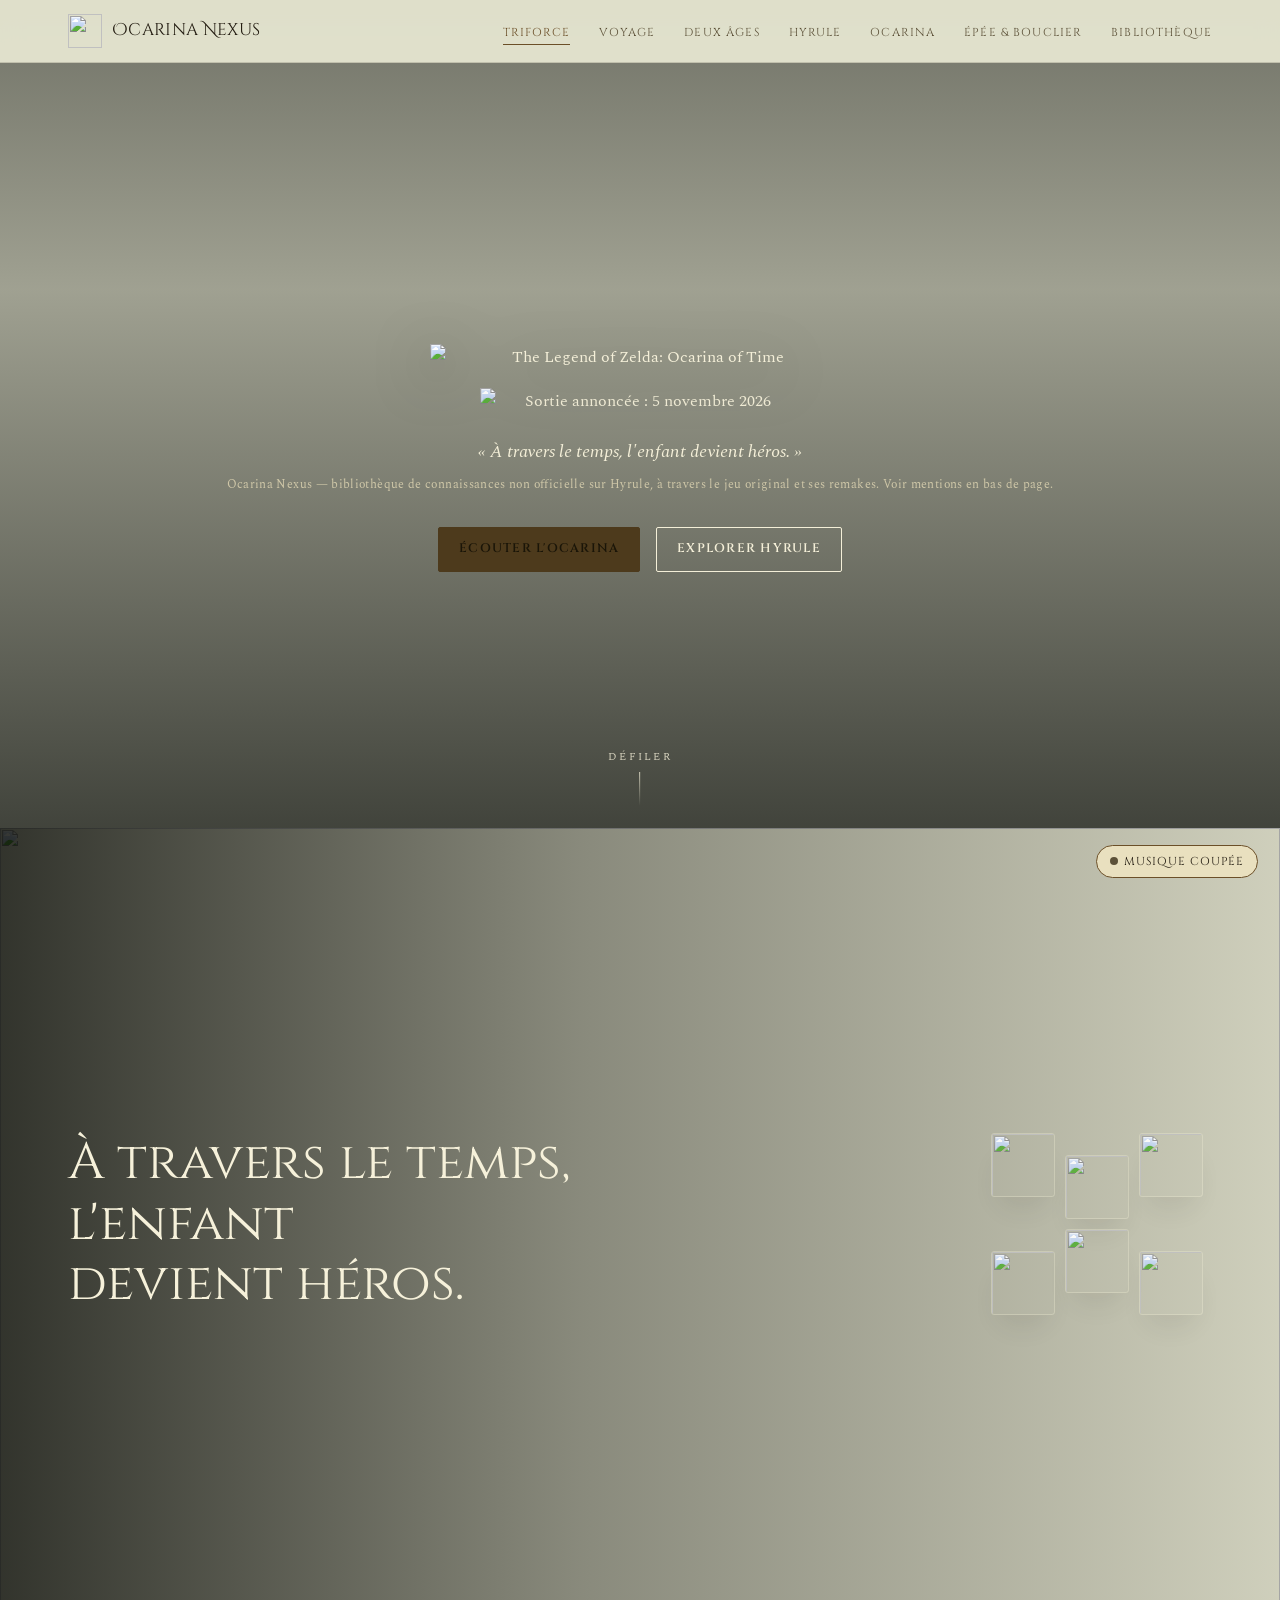
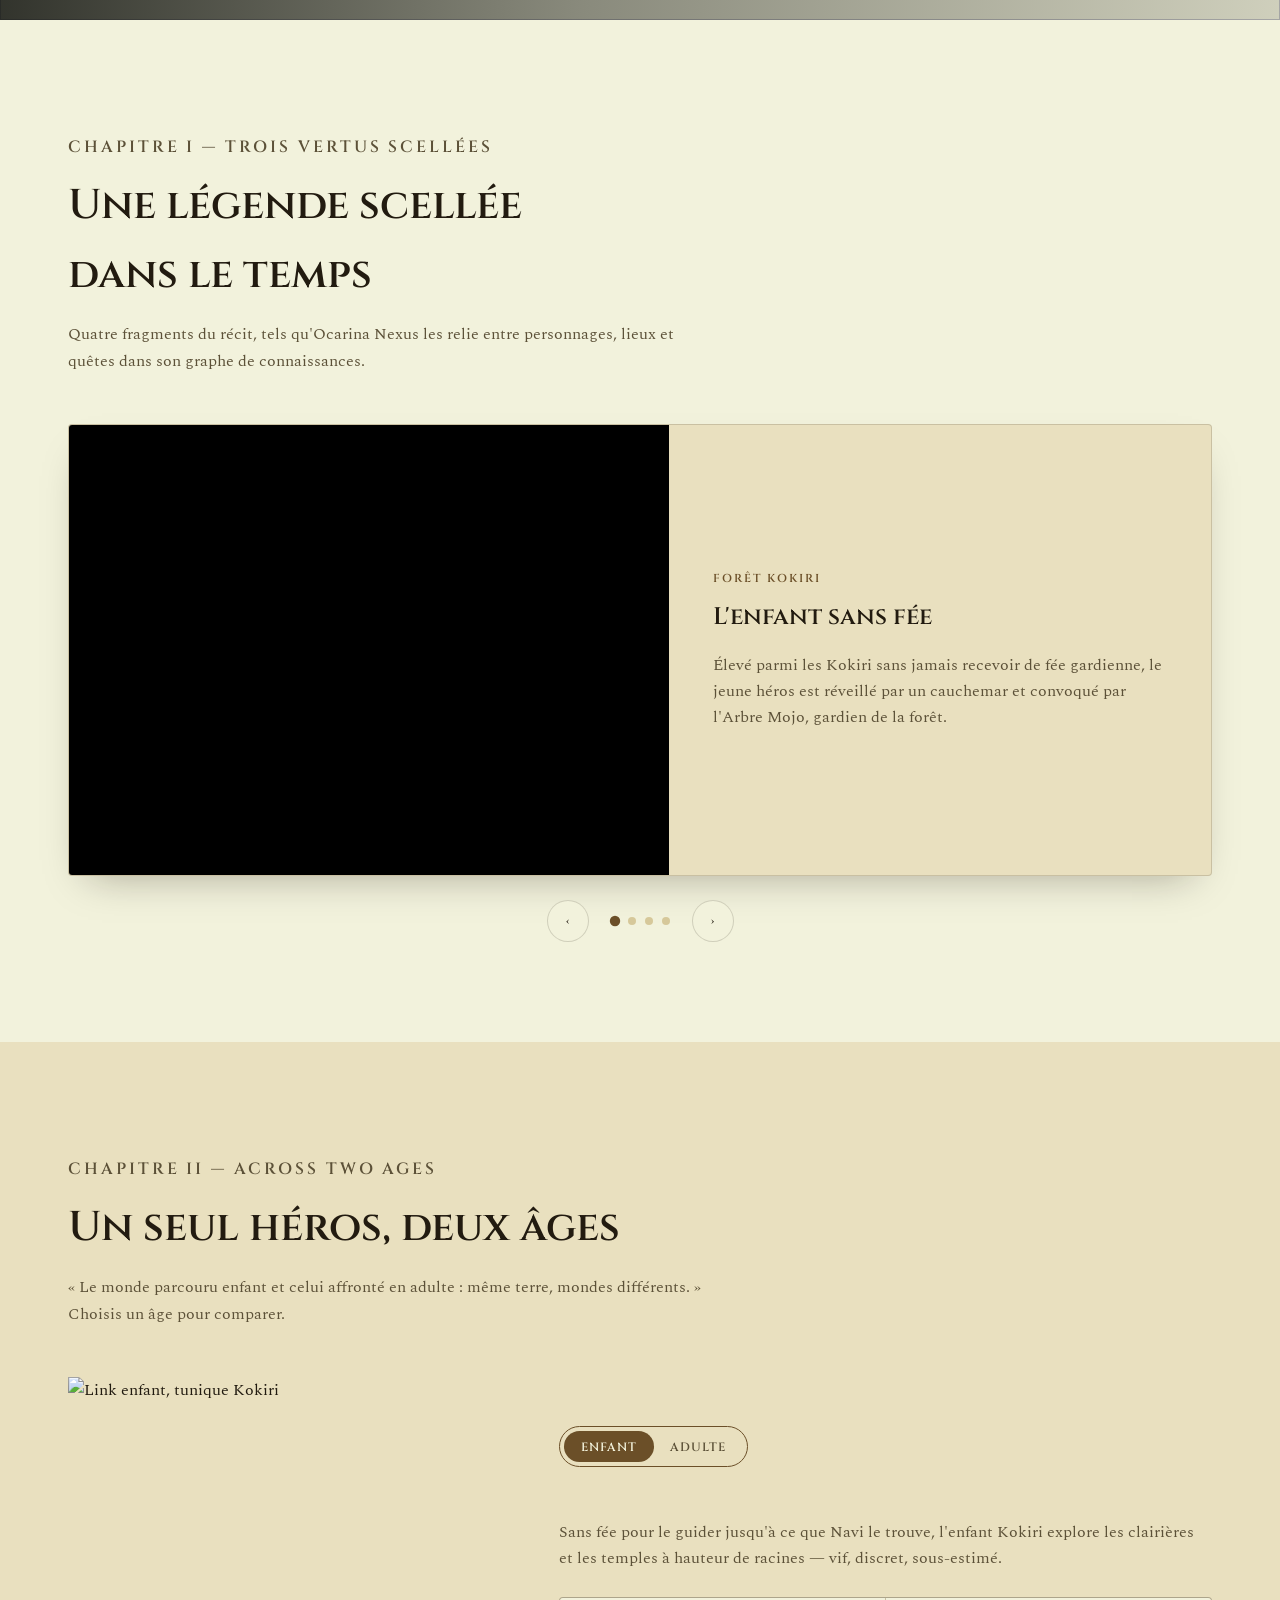
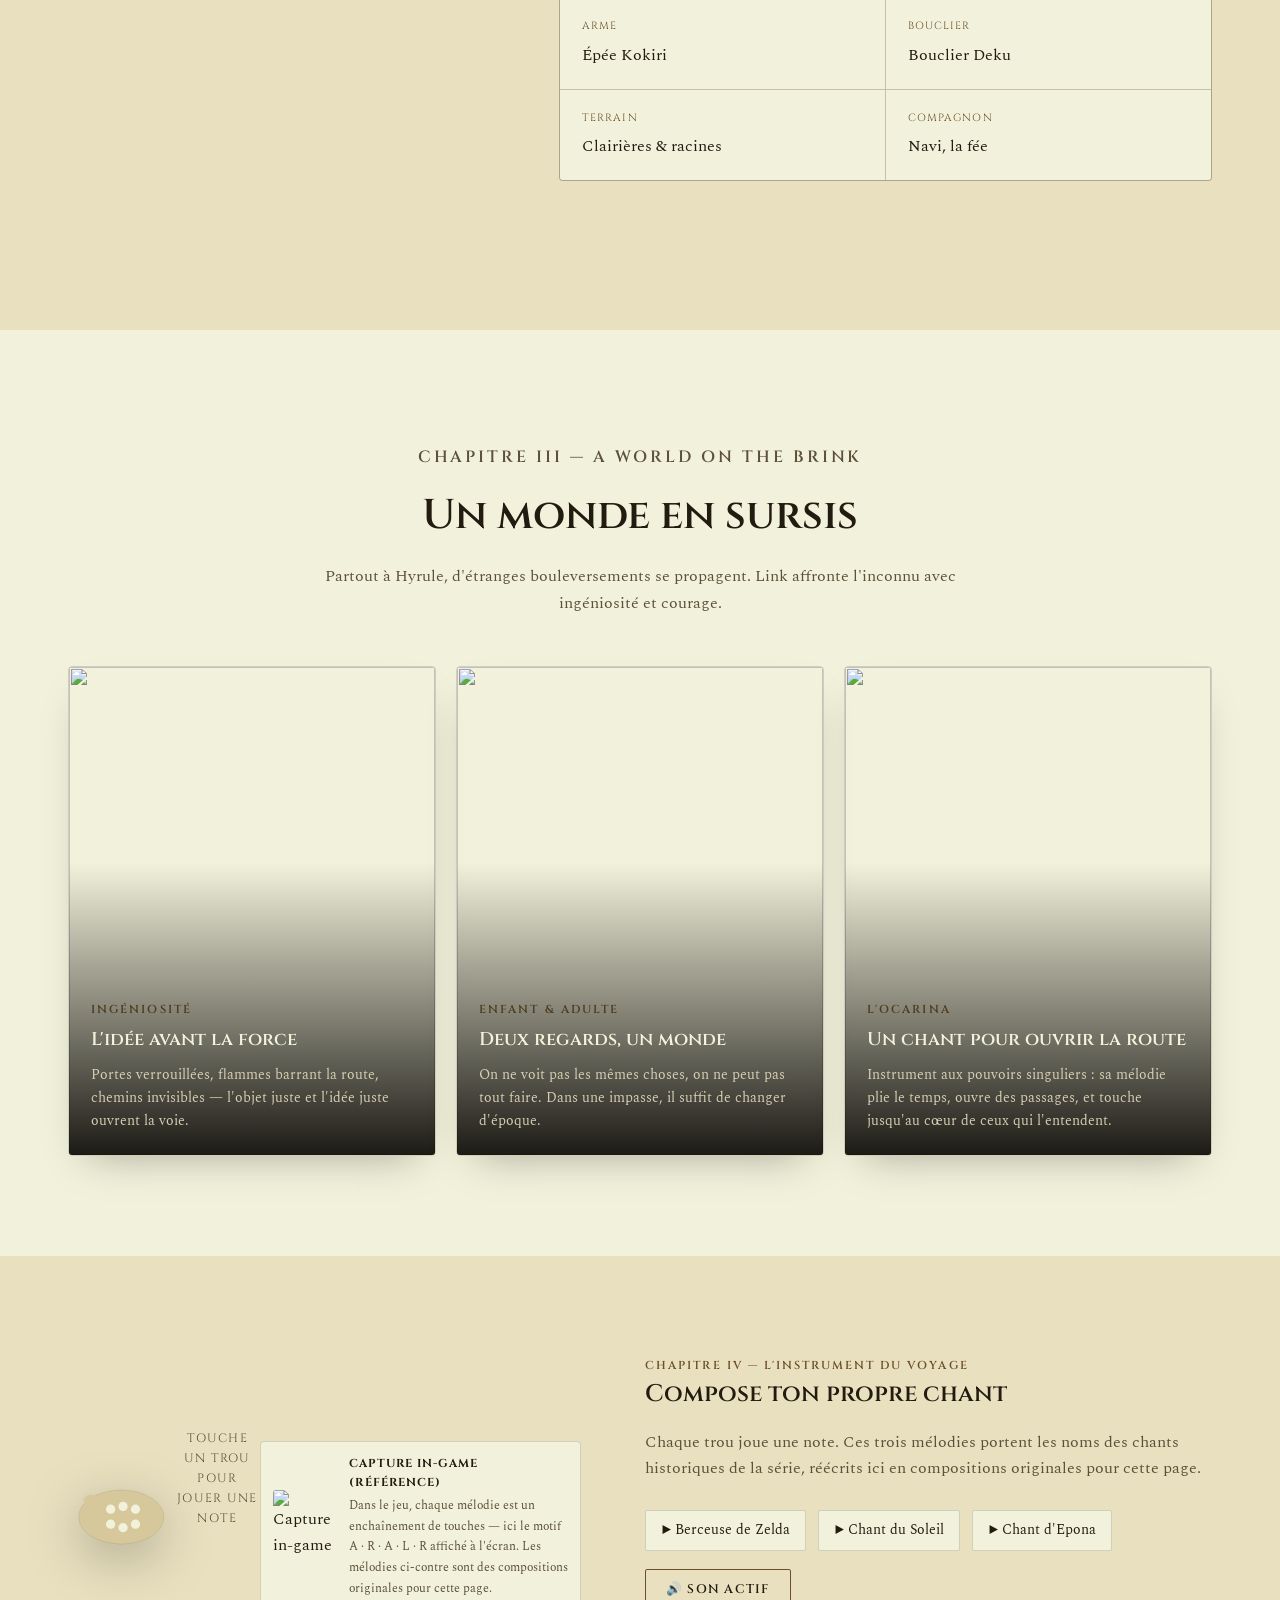
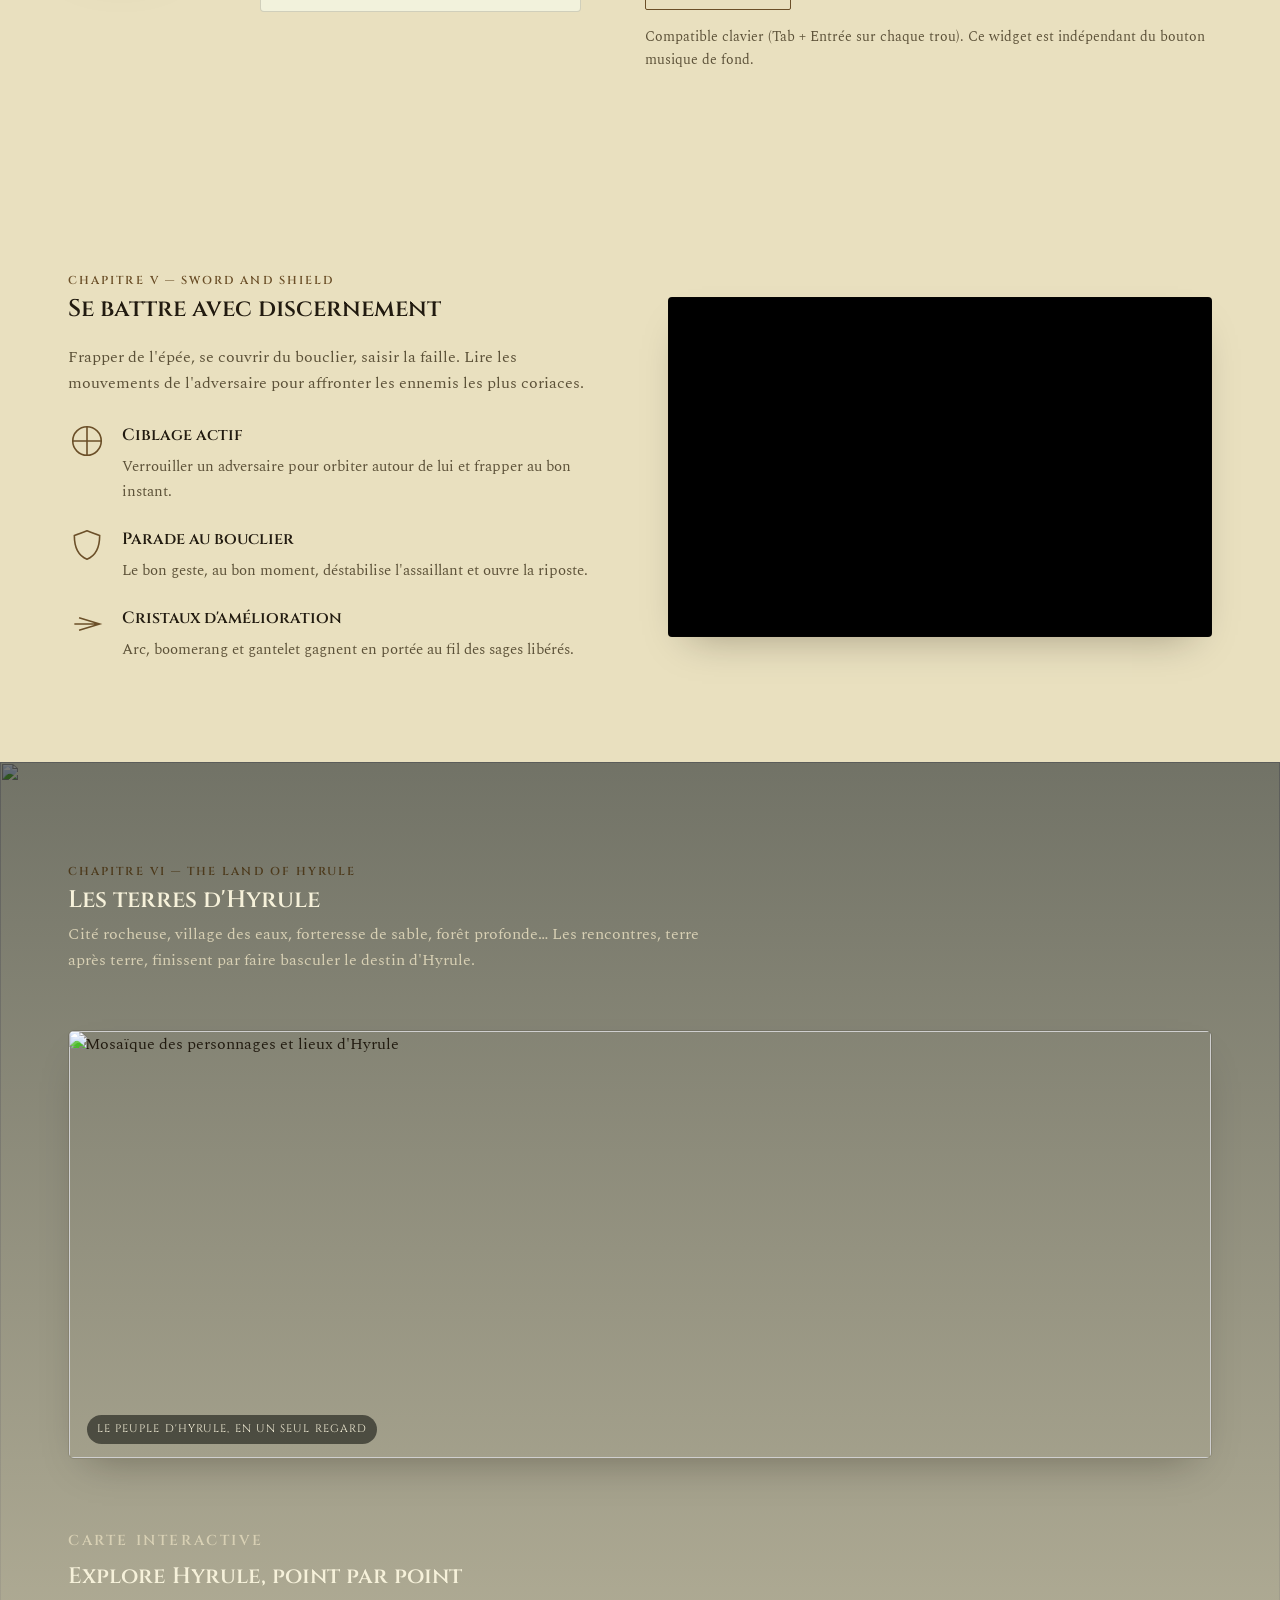
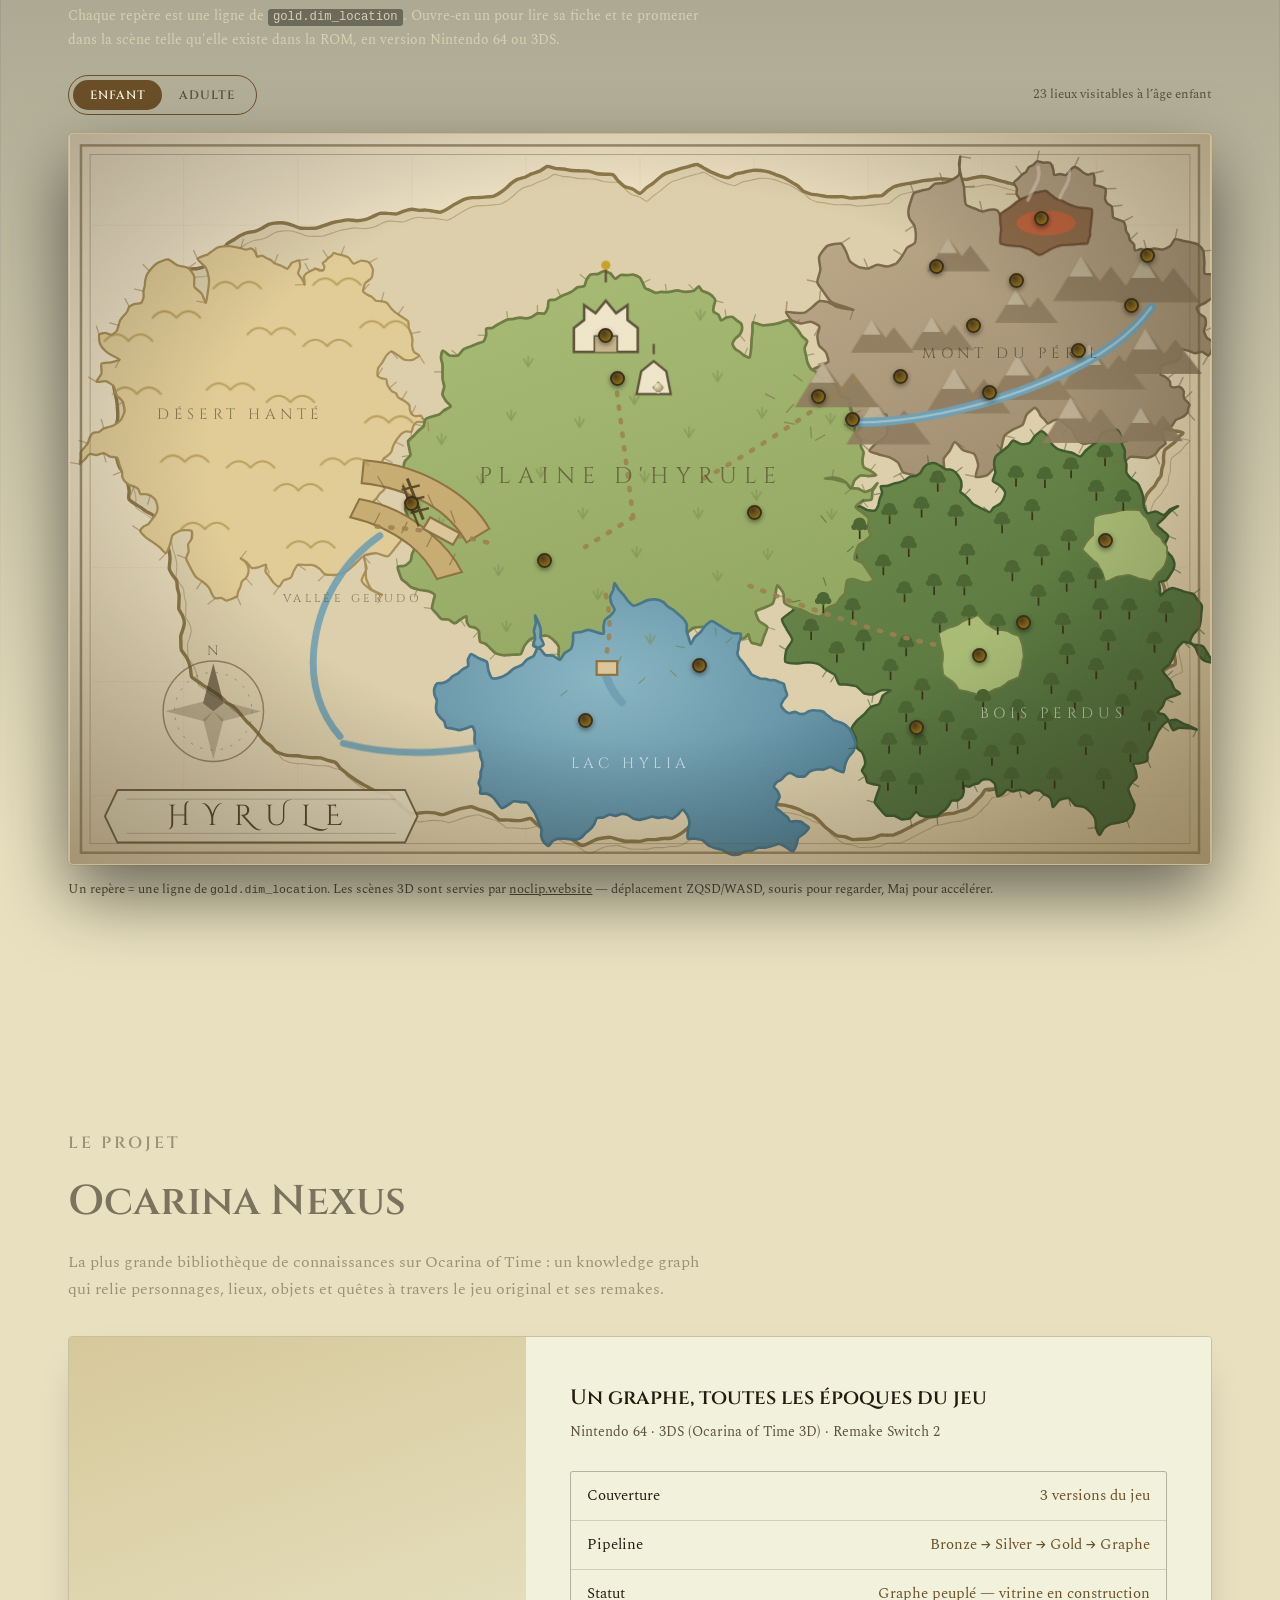
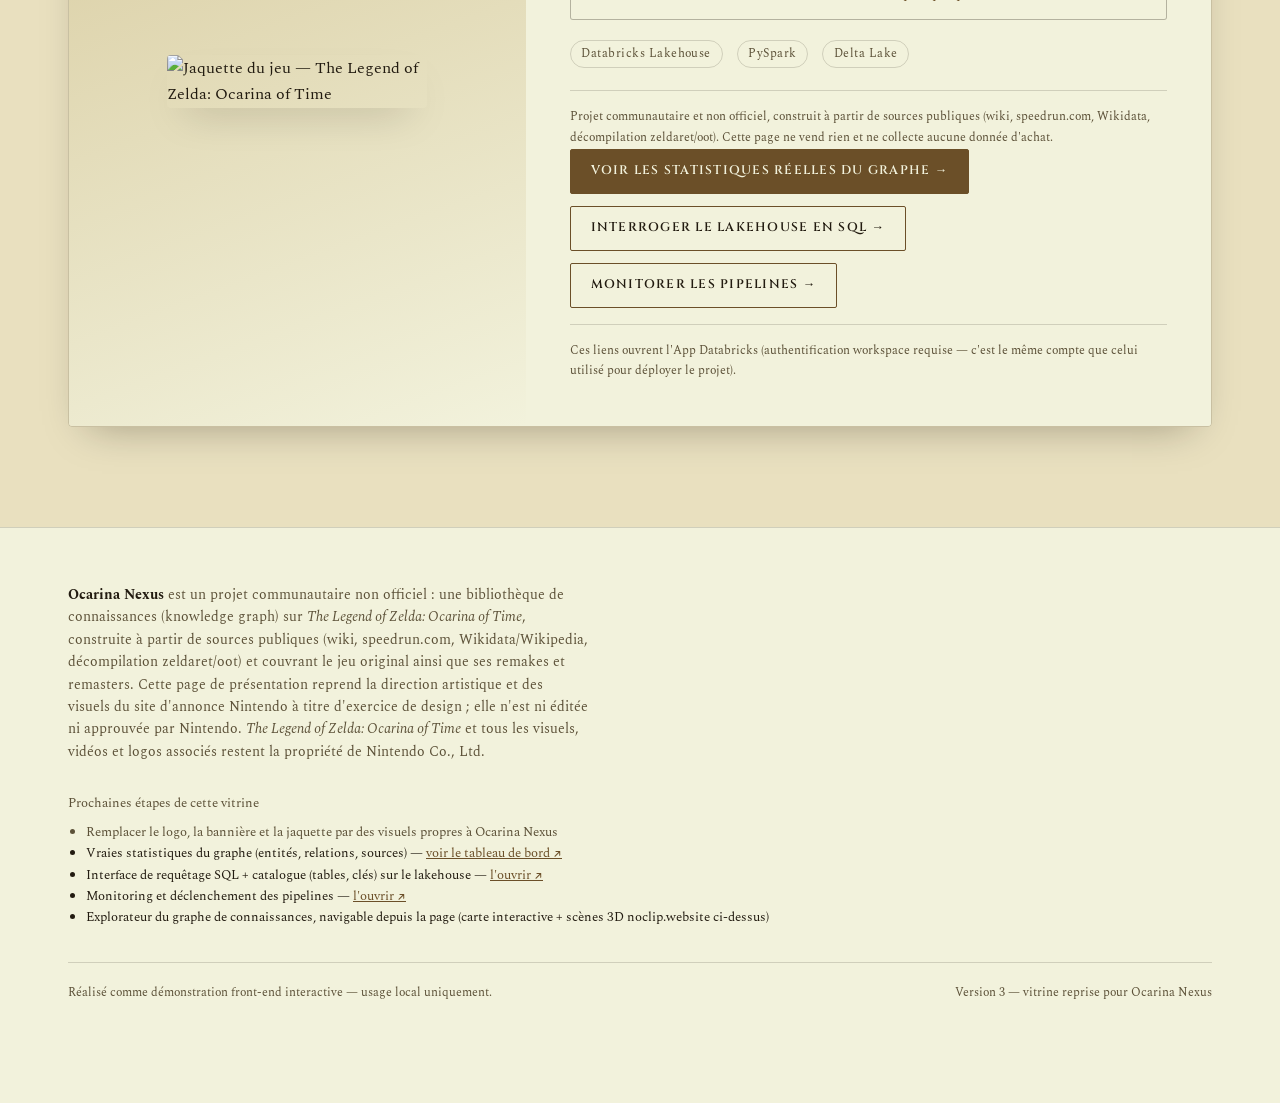
==== commit 545f8281: "Migrate pipeline to PySpark, add lakehouse App, wire up interactive map Scala never actually ran: th" ====
--- a/site/index.html
+++ b/site/index.html
@@ -9,6 +9,7 @@
 <link rel="preconnect" href="https://fonts.gstatic.com" crossorigin>
 <link href="https://fonts.googleapis.com/css2?family=Cinzel:wght@400;600;700&family=Cinzel+Decorative:wght@700&family=Spectral:ital,wght@0,300;0,400;0,500;0,600;1,400&display=swap" rel="stylesheet">
 <link rel="stylesheet" href="css/style.css">
+<link rel="stylesheet" href="css/hyrule-map.css">
 </head>
 <body>
 
@@ -285,28 +286,15 @@
         <span class="mosaic-caption">Le peuple d'Hyrule, en un seul regard</span>
       </div>
 
-      <div class="hyrule-map-block reveal pre" id="hyruleMapBlock">
+      <div class="hyrule-map-block reveal pre">
         <div class="hyrule-map-head">
           <p class="eyebrow">Carte interactive</p>
           <h3>Explore Hyrule, point par point</h3>
-          <p>Ces repères ont la même forme que les lignes de <code>gold.dim_location</code> dans le graphe de connaissances — pour l'instant un aperçu illustratif figé, en attendant un vrai export dynamique du lac de données.</p>
-          <div class="map-era-toggle" role="tablist" aria-label="Choisir l'époque de la carte">
-            <button type="button" class="active" data-map-era="child" role="tab" aria-selected="true">Enfant</button>
-            <button type="button" data-map-era="adult" role="tab" aria-selected="false">Adulte</button>
-          </div>
-        </div>
-        <div class="hyrule-map" id="hyruleMapCanvas">
-          <svg class="hyrule-map-base" aria-hidden="true" viewBox="0 0 100 62.5" preserveAspectRatio="none">
-            <rect x="0" y="0" width="100" height="62.5" fill="var(--ground-2)"/>
-            <ellipse cx="48" cy="26" rx="34" ry="20" fill="var(--stone)" stroke="var(--line)" stroke-width=".5"/>
-            <ellipse cx="28" cy="17" rx="17" ry="11" fill="var(--kokiri)" stroke="var(--line)" stroke-width=".5"/>
-            <ellipse cx="58" cy="9" rx="15" ry="8" fill="var(--mountain)" stroke="var(--line)" stroke-width=".5"/>
-            <ellipse cx="76" cy="15" rx="13" ry="9" fill="var(--water)" stroke="var(--line)" stroke-width=".5"/>
-            <ellipse cx="52" cy="43" rx="17" ry="11" fill="var(--water)" stroke="var(--line)" stroke-width=".5"/>
-            <ellipse cx="15" cy="39" rx="14" ry="10" fill="var(--sand)" stroke="var(--line)" stroke-width=".5"/>
-          </svg>
-          <div class="hyrule-map-markers" id="hyruleMapMarkers"></div>
-        </div>
+          <p>Chaque repère est une ligne de <code>gold.dim_location</code>. Ouvre-en un
+             pour lire sa fiche et te promener dans la scène telle qu'elle existe dans la
+             ROM, en version Nintendo 64 ou 3DS.</p>
+        </div>
+        <div class="hymap" data-src="data/locations.json" data-era="child"></div>
       </div>
     </div>
   </section>
@@ -326,35 +314,25 @@
           <div class="price-rows">
             <div class="price-row"><span>Couverture</span><span class="amt">3 versions du jeu</span></div>
             <div class="price-row"><span>Pipeline</span><span class="amt">Bronze → Silver → Gold → Graphe</span></div>
-            <div class="price-row"><span>Statut</span><span class="amt">En construction</span></div>
+            <div class="price-row"><span>Statut</span><span class="amt">Graphe peuplé — vitrine en construction</span></div>
           </div>
           <div class="tags">
             <span class="tag">Databricks Lakehouse</span>
-            <span class="tag">GraphFrames</span>
+            <span class="tag">PySpark</span>
             <span class="tag">Delta Lake</span>
           </div>
           <p class="fine-print">Projet communautaire et non officiel, construit à partir de sources publiques (wiki, speedrun.com, Wikidata, décompilation zeldaret/oot). Cette page ne vend rien et ne collecte aucune donnée d'achat.</p>
+          <div class="lakehouse-cta">
+            <a class="btn solid" href="https://ocarina-lakehouse-7474646415670671.aws.databricksapps.com/" target="_blank" rel="noopener">Voir les statistiques réelles du graphe →</a>
+            <a class="btn" href="https://ocarina-lakehouse-7474646415670671.aws.databricksapps.com/lakehouse" target="_blank" rel="noopener">Interroger le lakehouse en SQL →</a>
+            <a class="btn" href="https://ocarina-lakehouse-7474646415670671.aws.databricksapps.com/pipelines" target="_blank" rel="noopener">Monitorer les pipelines →</a>
+          </div>
+          <p class="fine-print">Ces liens ouvrent l'App Databricks (authentification workspace requise — c'est le même compte que celui utilisé pour déployer le projet).</p>
         </div>
       </div>
     </div>
   </section>
 </main>
-
-<div class="map-modal" id="mapModal" hidden>
-  <div class="map-modal-backdrop" id="mapModalBackdrop"></div>
-  <div class="map-modal-panel" role="dialog" aria-modal="true" aria-labelledby="mapModalTitle">
-    <button class="map-modal-close" id="mapModalClose" aria-label="Fermer la fiche">×</button>
-    <p class="eyebrow" id="mapModalEra"></p>
-    <h3 id="mapModalTitle"></h3>
-    <p id="mapModalSummary"></p>
-    <div class="map-modal-3d" id="mapModal3d" hidden>
-      <p class="map-modal-3d-label">Explorer la scène en 3D (noclip.website)</p>
-      <div class="map-modal-3d-tabs" id="mapModal3dTabs"></div>
-      <div class="map-modal-3d-frame" id="mapModal3dFrame"></div>
-    </div>
-    <p class="map-modal-3d-todo" id="mapModal3dTodo" hidden>Aperçu 3D à venir pour ce lieu.</p>
-  </div>
-</div>
 
 <footer>
   <div class="wrap">
@@ -364,8 +342,10 @@
         Prochaines étapes de cette vitrine
         <ul>
           <li>Remplacer le logo, la bannière et la jaquette par des visuels propres à Ocarina Nexus</li>
-          <li>Brancher les vraies statistiques du graphe (entités, relations, sources)</li>
-          <li>Explorateur du graphe de connaissances, navigable depuis la page</li>
+          <li class="done">Vraies statistiques du graphe (entités, relations, sources) — <a href="https://ocarina-lakehouse-7474646415670671.aws.databricksapps.com/" target="_blank" rel="noopener">voir le tableau de bord ↗</a></li>
+          <li class="done">Interface de requêtage SQL + catalogue (tables, clés) sur le lakehouse — <a href="https://ocarina-lakehouse-7474646415670671.aws.databricksapps.com/lakehouse" target="_blank" rel="noopener">l'ouvrir ↗</a></li>
+          <li class="done">Monitoring et déclenchement des pipelines — <a href="https://ocarina-lakehouse-7474646415670671.aws.databricksapps.com/pipelines" target="_blank" rel="noopener">l'ouvrir ↗</a></li>
+          <li class="done">Explorateur du graphe de connaissances, navigable depuis la page (carte interactive + scènes 3D noclip.website ci-dessus)</li>
         </ul>
       </div>
     </div>
@@ -377,5 +357,6 @@
 </footer>
 
 <script src="js/main.js"></script>
+<script src="js/hyrule-map.js"></script>
 </body>
 </html>
--- a/site/css/style.css
+++ b/site/css/style.css
@@ -284,63 +284,12 @@
 .mosaic .mosaic-grid{mix-blend-mode:overlay; opacity:.5;}
 .mosaic-caption{position:absolute; left:18px; bottom:14px; z-index:2; font-family:var(--serif-display); font-size:.68rem; letter-spacing:.1em; text-transform:uppercase; color:#f6f1da; background:rgba(8,10,6,.55); padding:.5em .9em; border-radius:999px;}
 
-/* ---------- Interactive map ---------- */
+/* ---------- Interactive map (layout shell — the map itself is css/hyrule-map.css) ---------- */
 .hyrule-map-block{margin-top:70px;}
 .hyrule-map-head{max-width:640px; margin-bottom:22px;}
 .hyrule-map-head h3{color:#f6f1da; font-size:1.4rem; margin:6px 0 10px;}
 .hyrule-map-head p{color:#d8d0b4; font-size:.9rem;}
 .hyrule-map-head code{font-family:monospace; background:rgba(8,10,6,.4); padding:.1em .4em; border-radius:3px; font-size:.85em;}
-.map-era-toggle{display:inline-flex; border:1px solid var(--gold); border-radius:999px; padding:4px;}
-.map-era-toggle button{border:0; background:transparent; padding:.6em 1.4em; border-radius:999px; cursor:pointer; font-family:var(--serif-display); text-transform:uppercase; letter-spacing:.08em; font-size:.75rem; font-weight:600; color:var(--ink-dim); transition:background .2s ease,color .2s ease;}
-.map-era-toggle button.active{background:var(--gold); color:var(--ground);}
-.hyrule-map{position:relative; aspect-ratio:16/10; border-radius:6px; overflow:hidden; border:1px solid var(--line); box-shadow:var(--shadow); background:var(--ground-2);}
-.hyrule-map-base{position:absolute; inset:0; width:100%; height:100%; display:block;}
-.hyrule-map-markers{position:absolute; inset:0;}
-.map-marker{
-  position:absolute; transform:translate(-50%,-50%); width:16px; height:16px; border-radius:50%;
-  background:var(--gold-bright); border:2px solid var(--ground); box-shadow:0 0 0 3px rgba(224,192,128,.35);
-  cursor:pointer; padding:0;
-}
-.map-marker::after{
-  content:''; position:absolute; inset:-6px; border-radius:50%; border:1px solid var(--gold-bright);
-  opacity:.6; animation:mapPulse 2.2s ease-out infinite;
-}
-.map-marker[hidden]{display:none;}
-.map-marker:hover, .map-marker:focus-visible{background:#fff;}
-.map-marker .map-marker-label{
-  position:absolute; bottom:calc(100% + 8px); left:50%; transform:translateX(-50%);
-  background:rgba(8,10,6,.8); color:#f6f1da; font-size:.72rem; padding:.35em .7em; border-radius:4px;
-  white-space:nowrap; opacity:0; pointer-events:none; transition:opacity .15s ease;
-}
-.map-marker:hover .map-marker-label, .map-marker:focus-visible .map-marker-label{opacity:1;}
-@keyframes mapPulse{0%{transform:scale(.6); opacity:.7;} 100%{transform:scale(1.8); opacity:0;}}
-@media (prefers-reduced-motion: reduce){ .map-marker::after{animation:none;} }
-
-/* ---------- Map modal ---------- */
-.map-modal[hidden]{display:none;}
-.map-modal{position:fixed; inset:0; z-index:50; display:flex; align-items:center; justify-content:center; padding:20px;}
-.map-modal-backdrop{position:absolute; inset:0; background:rgba(8,10,6,.72);}
-.map-modal-panel{
-  position:relative; background:var(--ground); border:1px solid var(--line); border-radius:6px; box-shadow:var(--shadow);
-  max-width:640px; width:100%; max-height:86vh; overflow-y:auto; padding:34px;
-}
-.map-modal-close{
-  position:absolute; top:14px; right:14px; width:34px; height:34px; border-radius:50%; border:1px solid var(--line);
-  background:transparent; color:var(--ink); font-size:1.2rem; line-height:1; cursor:pointer;
-}
-.map-modal-close:hover{background:var(--gold); color:var(--ground); border-color:var(--gold);}
-#mapModalSummary{color:var(--ink-dim); margin-top:6px;}
-.map-modal-3d{margin-top:22px; border-top:1px solid var(--line); padding-top:20px;}
-.map-modal-3d-label{font-size:.78rem; text-transform:uppercase; letter-spacing:.08em; color:var(--ink-dim); margin-bottom:10px;}
-.map-modal-3d-tabs{display:flex; gap:8px; margin-bottom:12px;}
-.map-modal-3d-tabs button{
-  border:1px solid var(--line); background:transparent; color:var(--ink); padding:.4em 1em; border-radius:999px;
-  font-size:.78rem; cursor:pointer;
-}
-.map-modal-3d-tabs button.active{background:var(--gold); color:var(--ground); border-color:var(--gold);}
-.map-modal-3d-frame{position:relative; aspect-ratio:16/9; background:#000; border-radius:4px; overflow:hidden;}
-.map-modal-3d-frame iframe{position:absolute; inset:0; width:100%; height:100%; border:0;}
-.map-modal-3d-todo{margin-top:22px; border-top:1px solid var(--line); padding-top:20px; font-size:.85rem; color:var(--ink-dim); font-style:italic;}
 
 /* ---------- Edition ---------- */
 #edition{background:var(--ground-2);}
@@ -358,6 +307,7 @@
 .tags img{height:26px; width:auto;}
 .tag{border:1px solid var(--line); border-radius:999px; padding:.3em .9em; font-size:.74rem; letter-spacing:.04em; color:var(--ink-dim);}
 .fine-print{font-size:.78rem; color:var(--ink-dim); border-top:1px solid var(--line); padding-top:16px; margin-top:6px;}
+.lakehouse-cta{display:flex; gap:12px; flex-wrap:wrap; margin-bottom:16px;}
 
 /* ---------- Footer ---------- */
 footer{padding:56px 0 100px; border-top:1px solid var(--line);}
@@ -366,6 +316,9 @@
 .footer-note strong{color:var(--ink);}
 .footer-next{font-size:.8rem; color:var(--ink-dim);}
 .footer-next ul{margin:8px 0 0; padding-left:18px;}
+.footer-next li.done{color:var(--ink);}
+.footer-next li.done a{color:var(--gold);}
+.footer-next li.done a:hover{color:var(--gold-bright);}
 .footer-bottom{margin-top:34px; padding-top:20px; border-top:1px solid var(--line); font-size:.75rem; color:var(--ink-dim); display:flex; justify-content:space-between; flex-wrap:wrap; gap:10px;}
 
 .reveal{transition:transform .6s ease, opacity .6s ease;}
--- a/site/css/hyrule-map.css
+++ b/site/css/hyrule-map.css
@@ -0,0 +1,179 @@
+/* ==========================================================================
+   Carte interactive d'Hyrule + incrustation noclip.website
+   Dépend de style.css pour les tokens, avec repli si chargé seul.
+   ========================================================================== */
+
+.hymap{
+  --hymap-gold:var(--gold, #c9a227);
+  --hymap-gold-bright:var(--gold-bright, #e7c65a);
+  --hymap-ink:var(--ink, #f1ead6);
+  --hymap-ink-dim:var(--ink-dim, #b7ae93);
+  --hymap-ground:var(--ground, #0d1009);
+  --hymap-ground-2:var(--ground-2, #141810);
+  --hymap-line:var(--line, #2e3325);
+  --hymap-vellum:#473a22;
+  --hymap-serif:var(--serif-display, 'Cinzel', Georgia, serif);
+  position:relative;
+}
+
+/* ---------- barre d'époque + légende ---------- */
+.hymap-bar{
+  display:flex; align-items:center; justify-content:space-between;
+  gap:20px; flex-wrap:wrap; margin-bottom:18px;
+}
+.hymap-eras{display:inline-flex; border:1px solid var(--hymap-gold); border-radius:999px; padding:4px;}
+.hymap-eras button{
+  border:0; background:transparent; cursor:pointer; color:var(--hymap-ink-dim);
+  font-family:var(--hymap-serif); font-size:.75rem; font-weight:600;
+  letter-spacing:.08em; text-transform:uppercase; padding:.6em 1.4em; border-radius:999px;
+  transition:background .2s, color .2s;
+}
+.hymap-eras button[aria-selected="true"]{background:var(--hymap-gold); color:var(--hymap-ground);}
+.hymap-count{font-size:.82rem; color:var(--hymap-ink-dim); font-variant-numeric:tabular-nums;}
+
+/* ---------- surface de carte ---------- */
+.hymap-surface{
+  position:relative; aspect-ratio:1000/640; border-radius:5px; overflow:hidden;
+  border:1px solid var(--hymap-line); background:#e7d9b7;
+  box-shadow:0 30px 70px rgba(0,0,0,.55), 0 0 0 1px rgba(201,162,39,.18);
+}
+.hymap-surface svg{position:absolute; inset:0; width:100%; height:100%; display:block;}
+.hymap-surface.is-loading::after{
+  content:"Chargement de la carte…"; position:absolute; inset:0;
+  display:grid; place-items:center; font-family:var(--hymap-serif);
+  font-size:.85rem; color:var(--hymap-vellum);
+}
+.hymap[data-era="child"] .era-adult,
+.hymap[data-era="adult"] .era-child{display:none;}
+
+/* ---------- repères ---------- */
+.hymap-pins{position:absolute; inset:0;}
+.hymap-pin{
+  position:absolute; transform:translate(-50%,-50%);
+  width:26px; height:26px; padding:0; border:0; background:none; cursor:pointer;
+  display:grid; place-items:center;
+}
+.hymap-pin[hidden]{display:none;}
+.hymap-pin:focus-visible{outline:none;}
+
+.hymap-dot{
+  width:15px; height:15px; display:block;
+  background:radial-gradient(circle at 34% 30%, var(--hymap-gold-bright), #9a7a17);
+  border:2px solid #3a2f18; border-radius:50%;
+  box-shadow:0 2px 5px rgba(0,0,0,.45);
+  transition:transform .16s ease;
+}
+.hymap-pin[data-kind="dungeon"] .hymap-dot{
+  border-radius:2px; width:13px; height:13px;
+  clip-path:polygon(50% 0, 100% 50%, 50% 100%, 0 50%);
+  background:radial-gradient(circle at 34% 30%, #f0e6ca, #8c7748);
+  border-color:transparent;
+}
+.hymap-pin:hover .hymap-dot,
+.hymap-pin:focus-visible .hymap-dot{transform:scale(1.4);}
+.hymap-pin:focus-visible .hymap-dot{box-shadow:0 0 0 3px rgba(233,198,90,.5);}
+
+.hymap-tip{
+  position:absolute; left:50%; bottom:calc(100% - 2px); transform:translateX(-50%);
+  white-space:nowrap; pointer-events:none; opacity:0;
+  background:#f0e6ca; color:var(--hymap-vellum);
+  border:1px solid #8c7748; border-radius:3px;
+  font-family:var(--hymap-serif); font-size:.68rem; font-weight:600;
+  letter-spacing:.07em; padding:.42em .7em;
+  box-shadow:0 4px 12px rgba(0,0,0,.3); transition:opacity .16s ease;
+}
+.hymap-pin[data-side="left"] .hymap-tip{
+  left:auto; right:calc(100% - 2px); bottom:auto; top:50%; transform:translateY(-50%);
+}
+.hymap-pin[data-side="right"] .hymap-tip{
+  left:calc(100% - 2px); right:auto; bottom:auto; top:50%; transform:translateY(-50%);
+}
+.hymap-pin:hover .hymap-tip, .hymap-pin:focus-visible .hymap-tip{opacity:1;}
+
+.hymap-note{margin-top:14px; font-size:.8rem; color:var(--hymap-ink-dim);}
+.hymap-note code{font-family:ui-monospace, SFMono-Regular, Menlo, monospace; font-size:.9em;}
+
+/* ==========================================================================
+   Incrustation
+   ========================================================================== */
+.hyview{position:fixed; inset:0; z-index:200; display:grid; place-items:center; padding:24px;}
+.hyview[hidden]{display:none;}
+.hyview-scrim{position:absolute; inset:0; background:rgba(4,6,3,.86); backdrop-filter:blur(6px);}
+.hyview-panel{
+  position:relative; width:min(1240px, 100%); max-height:calc(100dvh - 48px);
+  overflow:auto; display:grid; grid-template-columns:1.6fr 1fr;
+  background:var(--ground-2, #141810); border:1px solid var(--line, #2e3325);
+  border-radius:6px; box-shadow:0 40px 90px rgba(0,0,0,.7);
+}
+@media (max-width:920px){ .hyview-panel{grid-template-columns:1fr;} }
+
+/* --- colonne visionneuse --- */
+.hyview-stage{background:#05070a; display:flex; flex-direction:column;}
+.hyview-frame{position:relative; aspect-ratio:16/10; background:#05070a;}
+.hyview-frame iframe{position:absolute; inset:0; width:100%; height:100%; border:0;}
+.hyview-frame.is-loading::after{
+  content:"Chargement de la scène…"; position:absolute; inset:0; display:grid; place-items:center;
+  color:var(--ink-dim, #b7ae93); font-family:var(--serif-display, Georgia, serif);
+  font-size:.85rem; letter-spacing:.06em;
+}
+.hyview-empty{
+  display:grid; place-items:center; text-align:center; padding:40px;
+  color:var(--ink-dim, #b7ae93); font-size:.86rem; line-height:1.7;
+}
+.hyview-stagebar{
+  display:flex; align-items:center; justify-content:space-between; gap:14px;
+  flex-wrap:wrap; padding:12px 16px; border-top:1px solid var(--line, #2e3325);
+}
+.hyview-tabs{display:inline-flex; gap:4px; border:1px solid var(--line, #2e3325); border-radius:999px; padding:4px;}
+.hyview-tabs button{
+  border:0; background:transparent; cursor:pointer; border-radius:999px;
+  color:var(--ink-dim, #b7ae93); font-family:var(--serif-display, Georgia, serif);
+  font-size:.72rem; letter-spacing:.07em; text-transform:uppercase; padding:.5em 1.1em;
+}
+.hyview-tabs button[aria-selected="true"]{background:var(--gold, #c9a227); color:var(--ground, #0d1009);}
+.hyview-tools{display:flex; align-items:center; gap:8px;}
+.hyview-tools button, .hyview-tools a{
+  border:1px solid var(--line, #2e3325); background:transparent; cursor:pointer;
+  color:var(--ink-dim, #b7ae93); border-radius:3px; padding:.5em .9em;
+  font-size:.74rem; letter-spacing:.04em; text-decoration:none;
+  transition:border-color .2s, color .2s;
+}
+.hyview-tools button:hover, .hyview-tools a:hover{border-color:var(--gold, #c9a227); color:var(--ink, #f1ead6);}
+.hyview-hint{padding:0 16px 14px; font-size:.72rem; color:var(--ink-dim, #b7ae93); opacity:.8;}
+
+/* --- colonne dossier --- */
+.hyview-doc{padding:36px 34px; border-left:1px solid var(--line, #2e3325); display:flex; flex-direction:column;}
+@media (max-width:920px){ .hyview-doc{border-left:0; border-top:1px solid var(--line, #2e3325); padding:28px 22px;} }
+.hyview-region{
+  font-family:var(--serif-display, Georgia, serif); font-size:.68rem; letter-spacing:.16em;
+  text-transform:uppercase; color:var(--gold, #c9a227); margin-bottom:10px;
+}
+.hyview-doc h3{font-family:var(--serif-display, Georgia, serif); font-size:1.5rem; color:#f6f1da; margin:0 0 14px;}
+.hyview-doc p.hyview-summary{color:var(--ink-dim, #b7ae93); font-size:.92rem; line-height:1.75; margin:0 0 24px;}
+.hyview-meta{
+  display:flex; flex-direction:column; gap:1px; background:var(--line, #2e3325);
+  border:1px solid var(--line, #2e3325); border-radius:3px; overflow:hidden; margin-bottom:auto;
+}
+.hyview-meta div{display:flex; justify-content:space-between; gap:16px; background:var(--ground, #0d1009); padding:11px 14px; font-size:.82rem;}
+.hyview-meta dt{color:var(--ink-dim, #b7ae93);}
+.hyview-meta dd{margin:0; color:var(--gold, #c9a227); font-family:ui-monospace, SFMono-Regular, Menlo, monospace; font-size:.92em; text-align:right;}
+.hyview-nav{display:flex; gap:10px; margin-top:28px;}
+.hyview-nav button{
+  flex:1; border:1px solid var(--line, #2e3325); background:transparent; cursor:pointer;
+  color:var(--ink-dim, #b7ae93); padding:.75em; border-radius:3px; font-size:.78rem;
+  transition:border-color .2s, color .2s;
+}
+.hyview-nav button:hover{border-color:var(--gold, #c9a227); color:var(--ink, #f1ead6);}
+.hyview-close{
+  position:absolute; top:12px; right:14px; z-index:2; width:36px; height:36px;
+  border:1px solid var(--line, #2e3325); background:rgba(4,6,3,.72); color:var(--ink, #f1ead6);
+  border-radius:50%; cursor:pointer; font-size:1.1rem; line-height:1;
+}
+.hyview-close:hover{border-color:var(--gold, #c9a227);}
+
+/* plein écran */
+.hyview-frame:fullscreen{aspect-ratio:auto; width:100vw; height:100vh;}
+
+@media (prefers-reduced-motion:reduce){
+  .hymap-pin, .hymap-tip{transition:none;}
+}
